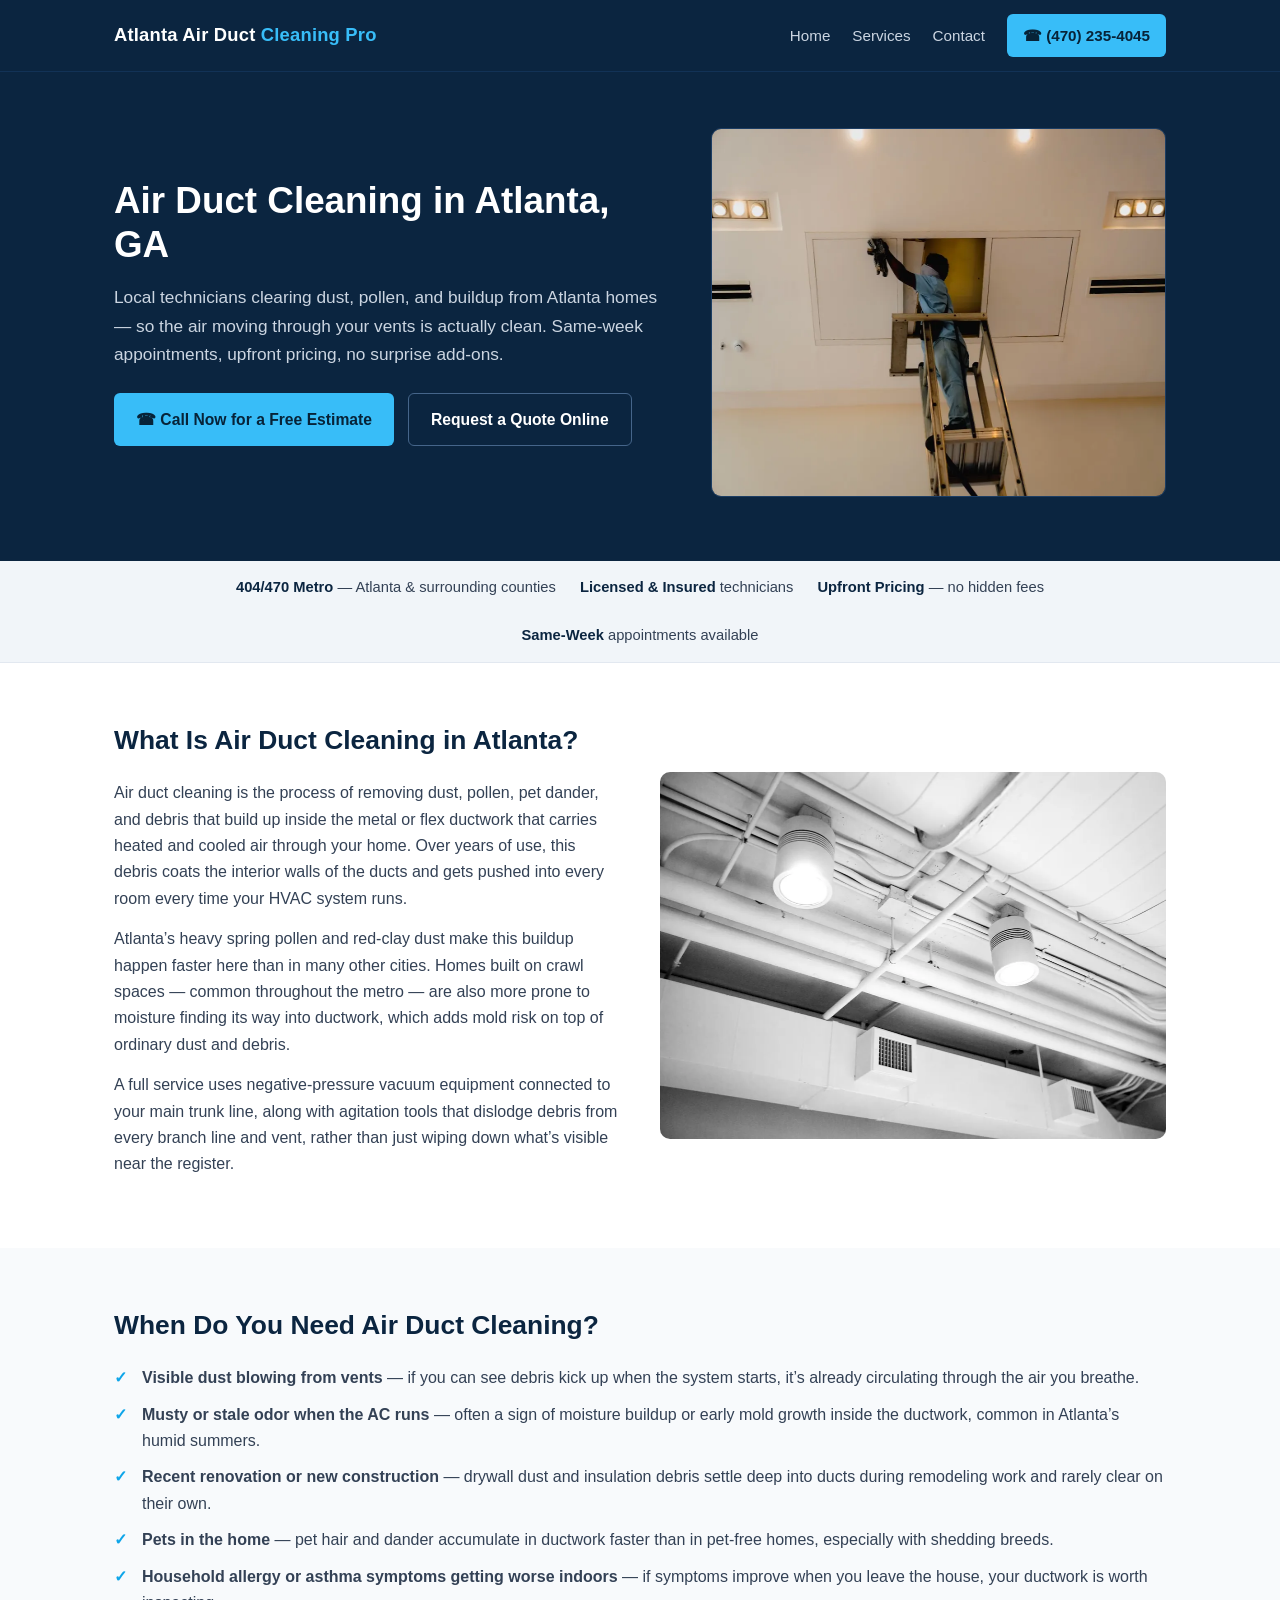
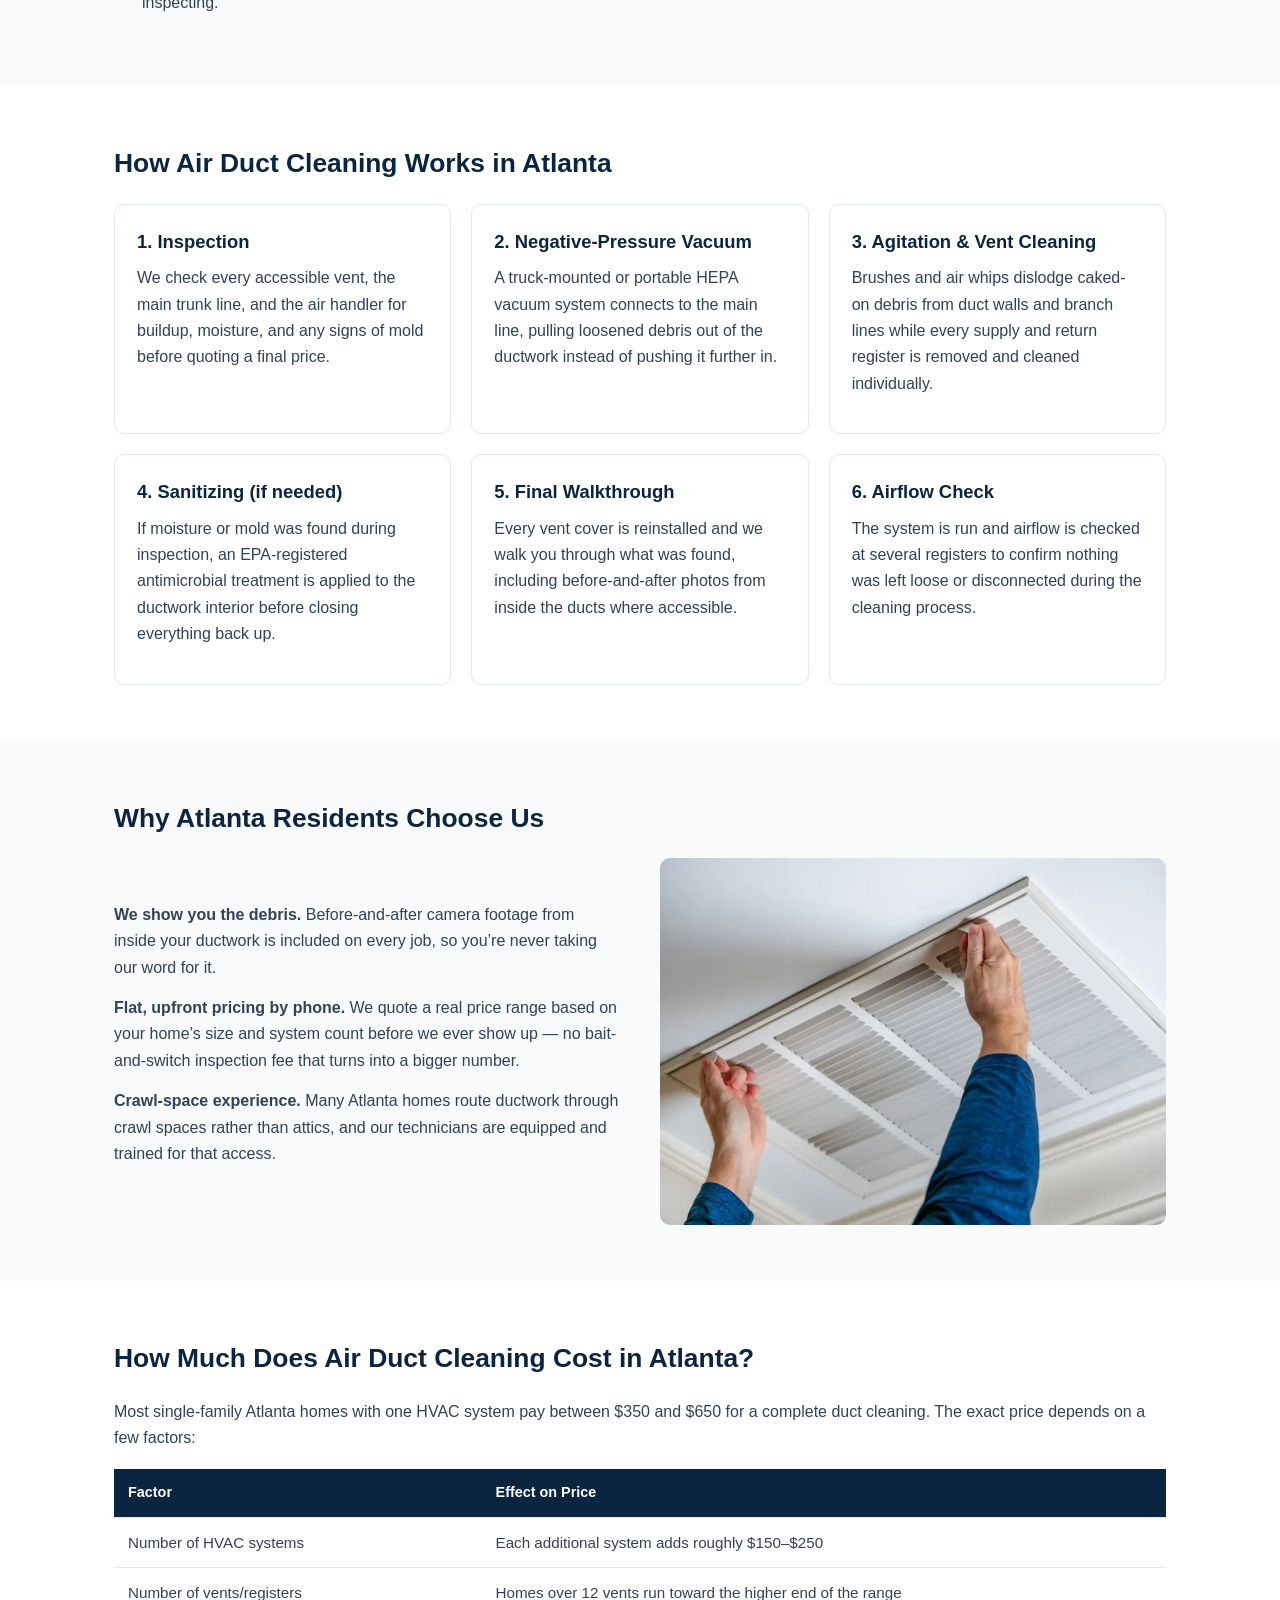
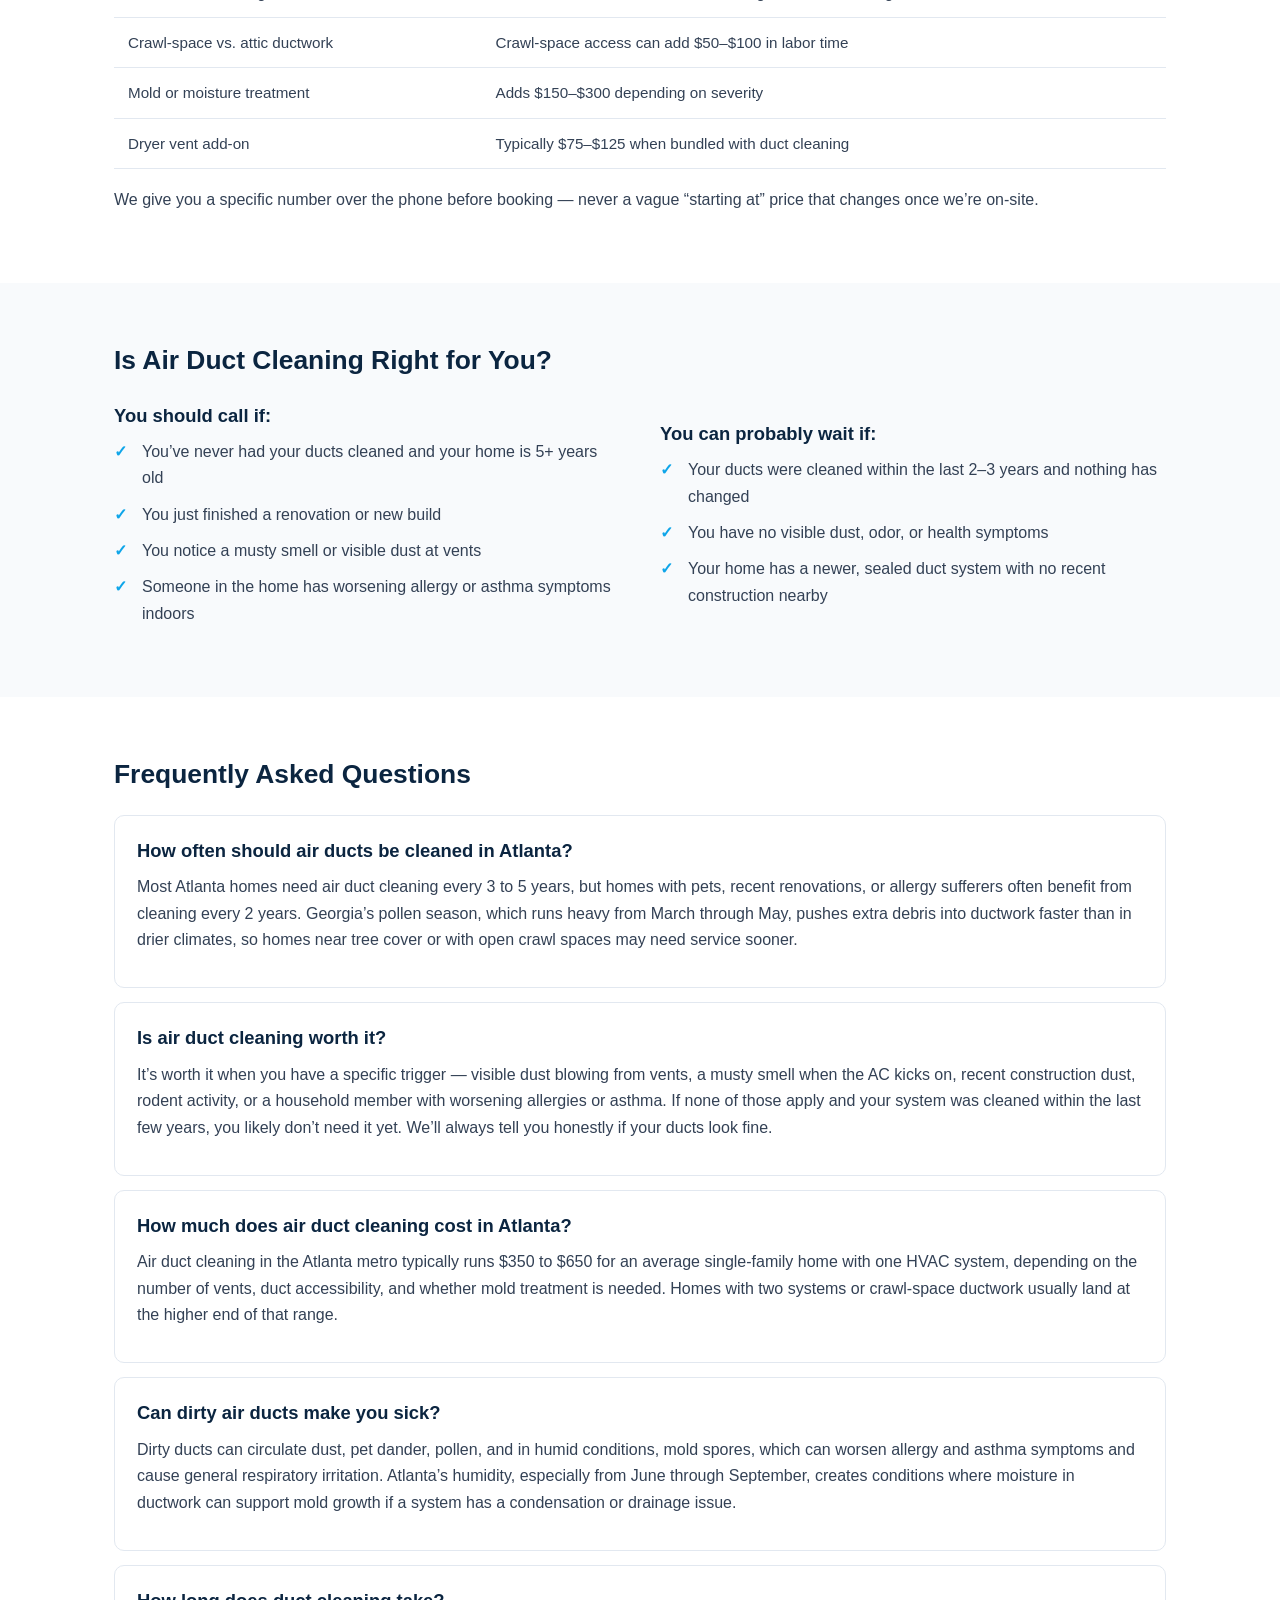
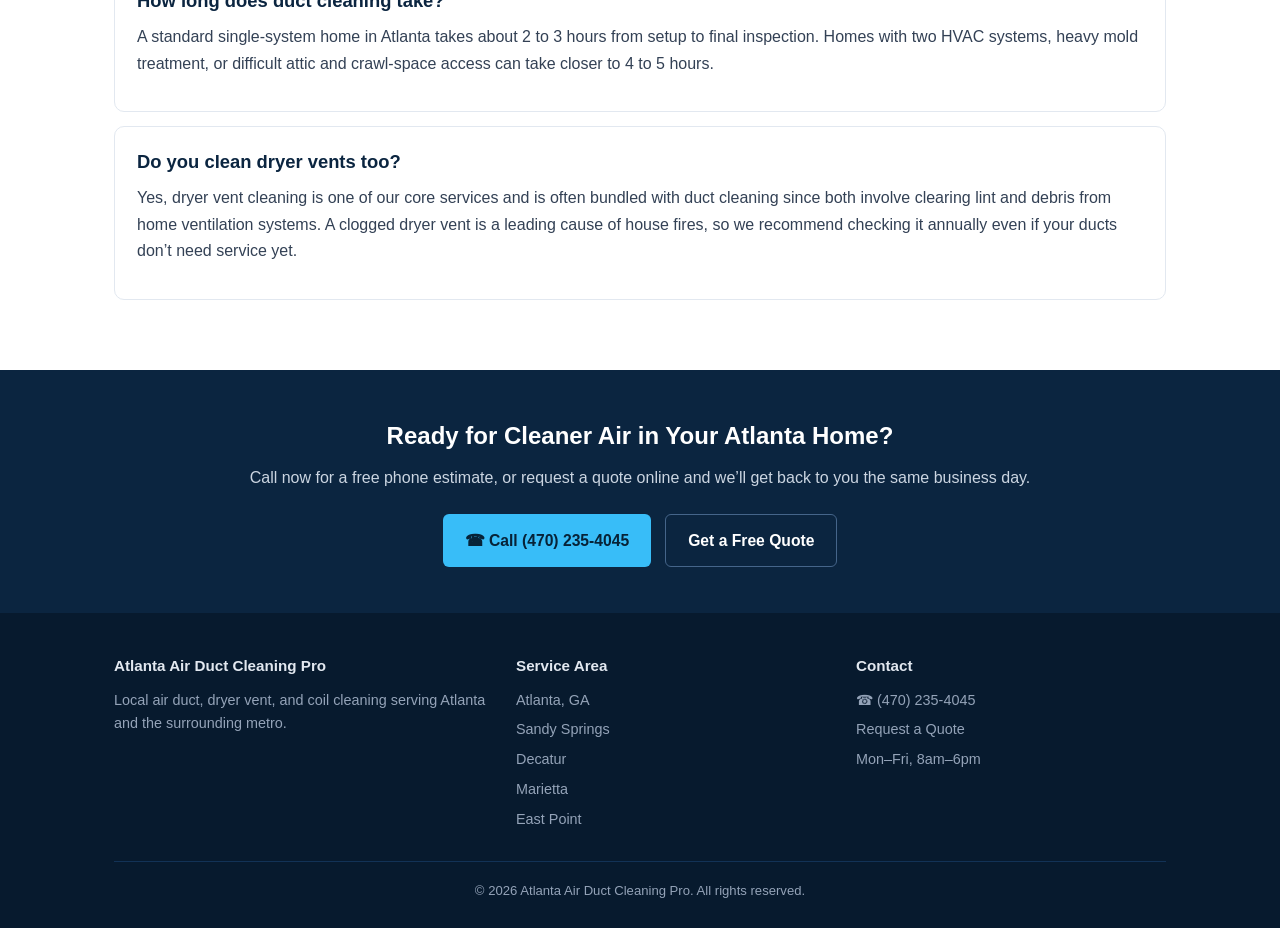
==== index.html @ 1149c563 "Initial site build" ====
<!DOCTYPE html>
<html lang="en">
<head>
<meta charset="UTF-8">
<meta name="viewport" content="width=device-width, initial-scale=1.0">
<title>Air Duct Cleaning Atlanta GA | Licensed &amp; Local</title>
<meta name="description" content="Air duct cleaning in Atlanta, GA from a local crew. Dryer vent, coil &amp; mold removal. Call (470) 235-4045 for a free quote today.">
<link rel="canonical" href="https://atlantaairductcleaningpro.com/">
<link rel="stylesheet" href="styles.css">
<script type="application/ld+json">
{
  "@context": "https://schema.org",
  "@type": "LocalBusiness",
  "name": "Atlanta Air Duct Cleaning Pro",
  "telephone": "+14702354045",
  "address": {
    "@type": "PostalAddress",
    "addressLocality": "Atlanta",
    "addressRegion": "GA",
    "addressCountry": "US"
  },
  "areaServed": "Atlanta, GA",
  "description": "Air duct cleaning in Atlanta, GA",
  "openingHours": "Mo-Fr 08:00-18:00"
}
</script>
<script type="application/ld+json">
{
  "@context": "https://schema.org",
  "@type": "FAQPage",
  "mainEntity": [
    {
      "@type": "Question",
      "name": "How often should air ducts be cleaned in Atlanta?",
      "acceptedAnswer": { "@type": "Answer", "text": "Most Atlanta homes need air duct cleaning every 3 to 5 years, but homes with pets, recent renovations, or allergy sufferers often benefit from cleaning every 2 years. Georgia&rsquo;s pollen season, which runs heavy from March through May, pushes extra debris into ductwork faster than in drier climates, so homes near tree cover or with open crawl spaces may need service sooner." }
    },
    {
      "@type": "Question",
      "name": "Is air duct cleaning worth it?",
      "acceptedAnswer": { "@type": "Answer", "text": "It&rsquo;s worth it when you have a specific trigger &mdash; visible dust blowing from vents, a musty smell when the AC kicks on, recent construction dust, rodent activity, or a household member with worsening allergies or asthma. If none of those apply and your system was cleaned within the last few years, you likely don&rsquo;t need it yet. We&rsquo;ll always tell you honestly if your ducts look fine." }
    },
    {
      "@type": "Question",
      "name": "How much does air duct cleaning cost in Atlanta?",
      "acceptedAnswer": { "@type": "Answer", "text": "Air duct cleaning in the Atlanta metro typically runs $350 to $650 for an average single-family home with one HVAC system, depending on the number of vents, duct accessibility, and whether mold treatment is needed. Homes with two systems or crawl-space ductwork usually land at the higher end of that range." }
    },
    {
      "@type": "Question",
      "name": "Can dirty air ducts make you sick?",
      "acceptedAnswer": { "@type": "Answer", "text": "Dirty ducts can circulate dust, pet dander, pollen, and in humid conditions, mold spores, which can worsen allergy and asthma symptoms and cause general respiratory irritation. Atlanta&rsquo;s humidity, especially from June through September, creates conditions where moisture in ductwork can support mold growth if a system has a condensation or drainage issue." }
    },
    {
      "@type": "Question",
      "name": "How long does duct cleaning take?",
      "acceptedAnswer": { "@type": "Answer", "text": "A standard single-system home in Atlanta takes about 2 to 3 hours from setup to final inspection. Homes with two HVAC systems, heavy mold treatment, or difficult attic and crawl-space access can take closer to 4 to 5 hours." }
    },
    {
      "@type": "Question",
      "name": "Do you clean dryer vents too?",
      "acceptedAnswer": { "@type": "Answer", "text": "Yes, dryer vent cleaning is one of our core services and is often bundled with duct cleaning since both involve clearing lint and debris from home ventilation systems. A clogged dryer vent is a leading cause of house fires, so we recommend checking it annually even if your ducts don&rsquo;t need service yet." }
    }
  ]
}
</script>
</head>
<body>

<header class="site-header">
  <div class="nav-wrap">
    <a href="/" class="brand">Atlanta Air Duct <span>Cleaning Pro</span></a>
    <nav class="main-nav">
      <a href="/" class="nav-link">Home</a>
      <a href="/services.html" class="nav-link">Services</a>
      <a href="/contact.html" class="nav-link">Contact</a>
      <a href="tel:+14702354045" class="nav-phone">&#9742; (470) 235-4045</a>
    </nav>
  </div>
</header>

<section class="hero">
  <div class="hero-grid">
    <div>
      <h1>Air Duct Cleaning in Atlanta, GA</h1>
      <p class="lead">Local technicians clearing dust, pollen, and buildup from Atlanta homes &mdash; so the air moving through your vents is actually clean. Same-week appointments, upfront pricing, no surprise add-ons.</p>
      <div class="cta-row">
        <a href="tel:+14702354045" class="btn btn-primary">&#9742; Call Now for a Free Estimate</a>
        <a href="/contact.html" class="btn btn-secondary">Request a Quote Online</a>
      </div>
    </div>
    <div class="hero-image">
      <img src="images/air-duct-cleaning-atlanta-ga.webp" alt="air duct cleaning in Atlanta" width="550" height="367">
    </div>
  </div>
</section>

<div class="trust-strip">
  <div class="container">
    <span><strong>404/470 Metro</strong> &mdash; Atlanta &amp; surrounding counties</span>
    <span><strong>Licensed &amp; Insured</strong> technicians</span>
    <span><strong>Upfront Pricing</strong> &mdash; no hidden fees</span>
    <span><strong>Same-Week</strong> appointments available</span>
  </div>
</div>

<section class="page-section">
  <div class="container two-col">
    <div>
      <h2>What Is Air Duct Cleaning in Atlanta?</h2>
      <p>Air duct cleaning is the process of removing dust, pollen, pet dander, and debris that build up inside the metal or flex ductwork that carries heated and cooled air through your home. Over years of use, this debris coats the interior walls of the ducts and gets pushed into every room every time your HVAC system runs.</p>
      <p>Atlanta&rsquo;s heavy spring pollen and red-clay dust make this buildup happen faster here than in many other cities. Homes built on crawl spaces &mdash; common throughout the metro &mdash; are also more prone to moisture finding its way into ductwork, which adds mold risk on top of ordinary dust and debris.</p>
      <p>A full service uses negative-pressure vacuum equipment connected to your main trunk line, along with agitation tools that dislodge debris from every branch line and vent, rather than just wiping down what&rsquo;s visible near the register.</p>
    </div>
    <div>
      <img src="images/ductwork-services-atlanta.webp" alt="air duct cleaning in Atlanta" width="550" height="367">
    </div>
  </div>
</section>

<section class="page-section alt">
  <div class="container">
    <h2>When Do You Need Air Duct Cleaning?</h2>
    <ul class="check-list">
      <li><strong>Visible dust blowing from vents</strong> &mdash; if you can see debris kick up when the system starts, it&rsquo;s already circulating through the air you breathe.</li>
      <li><strong>Musty or stale odor when the AC runs</strong> &mdash; often a sign of moisture buildup or early mold growth inside the ductwork, common in Atlanta&rsquo;s humid summers.</li>
      <li><strong>Recent renovation or new construction</strong> &mdash; drywall dust and insulation debris settle deep into ducts during remodeling work and rarely clear on their own.</li>
      <li><strong>Pets in the home</strong> &mdash; pet hair and dander accumulate in ductwork faster than in pet-free homes, especially with shedding breeds.</li>
      <li><strong>Household allergy or asthma symptoms getting worse indoors</strong> &mdash; if symptoms improve when you leave the house, your ductwork is worth inspecting.</li>
    </ul>
  </div>
</section>

<section class="page-section">
  <div class="container">
    <h2>How Air Duct Cleaning Works in Atlanta</h2>
    <div class="card-grid">
      <div class="card">
        <h3>1. Inspection</h3>
        <p>We check every accessible vent, the main trunk line, and the air handler for buildup, moisture, and any signs of mold before quoting a final price.</p>
      </div>
      <div class="card">
        <h3>2. Negative-Pressure Vacuum</h3>
        <p>A truck-mounted or portable HEPA vacuum system connects to the main line, pulling loosened debris out of the ductwork instead of pushing it further in.</p>
      </div>
      <div class="card">
        <h3>3. Agitation &amp; Vent Cleaning</h3>
        <p>Brushes and air whips dislodge caked-on debris from duct walls and branch lines while every supply and return register is removed and cleaned individually.</p>
      </div>
      <div class="card">
        <h3>4. Sanitizing (if needed)</h3>
        <p>If moisture or mold was found during inspection, an EPA-registered antimicrobial treatment is applied to the ductwork interior before closing everything back up.</p>
      </div>
      <div class="card">
        <h3>5. Final Walkthrough</h3>
        <p>Every vent cover is reinstalled and we walk you through what was found, including before-and-after photos from inside the ducts where accessible.</p>
      </div>
      <div class="card">
        <h3>6. Airflow Check</h3>
        <p>The system is run and airflow is checked at several registers to confirm nothing was left loose or disconnected during the cleaning process.</p>
      </div>
    </div>
  </div>
</section>

<section class="page-section alt">
  <div class="container">
    <h2>Why Atlanta Residents Choose Us</h2>
    <div class="two-col">
      <div>
        <p><strong>We show you the debris.</strong> Before-and-after camera footage from inside your ductwork is included on every job, so you&rsquo;re never taking our word for it.</p>
        <p><strong>Flat, upfront pricing by phone.</strong> We quote a real price range based on your home&rsquo;s size and system count before we ever show up &mdash; no bait-and-switch inspection fee that turns into a bigger number.</p>
        <p><strong>Crawl-space experience.</strong> Many Atlanta homes route ductwork through crawl spaces rather than attics, and our technicians are equipped and trained for that access.</p>
      </div>
      <div>
        <img src="images/hvac-vent-cleaning-atlanta.webp" alt="air duct cleaning in Atlanta" width="550" height="367">
      </div>
    </div>
  </div>
</section>

<section class="page-section">
  <div class="container">
    <h2>How Much Does Air Duct Cleaning Cost in Atlanta?</h2>
    <p>Most single-family Atlanta homes with one HVAC system pay between $350 and $650 for a complete duct cleaning. The exact price depends on a few factors:</p>
    <table class="price-table">
      <tr><th>Factor</th><th>Effect on Price</th></tr>
      <tr><td>Number of HVAC systems</td><td>Each additional system adds roughly $150&ndash;$250</td></tr>
      <tr><td>Number of vents/registers</td><td>Homes over 12 vents run toward the higher end of the range</td></tr>
      <tr><td>Crawl-space vs. attic ductwork</td><td>Crawl-space access can add $50&ndash;$100 in labor time</td></tr>
      <tr><td>Mold or moisture treatment</td><td>Adds $150&ndash;$300 depending on severity</td></tr>
      <tr><td>Dryer vent add-on</td><td>Typically $75&ndash;$125 when bundled with duct cleaning</td></tr>
    </table>
    <p>We give you a specific number over the phone before booking &mdash; never a vague &ldquo;starting at&rdquo; price that changes once we&rsquo;re on-site.</p>
  </div>
</section>

<section class="page-section alt">
  <div class="container">
    <h2>Is Air Duct Cleaning Right for You?</h2>
    <div class="two-col">
      <div>
        <h3>You should call if:</h3>
        <ul class="check-list">
          <li>You&rsquo;ve never had your ducts cleaned and your home is 5+ years old</li>
          <li>You just finished a renovation or new build</li>
          <li>You notice a musty smell or visible dust at vents</li>
          <li>Someone in the home has worsening allergy or asthma symptoms indoors</li>
        </ul>
      </div>
      <div>
        <h3>You can probably wait if:</h3>
        <ul class="check-list">
          <li>Your ducts were cleaned within the last 2&ndash;3 years and nothing has changed</li>
          <li>You have no visible dust, odor, or health symptoms</li>
          <li>Your home has a newer, sealed duct system with no recent construction nearby</li>
        </ul>
      </div>
    </div>
  </div>
</section>

<section class="page-section">
  <div class="container">
    <h2>Frequently Asked Questions</h2>

    <div class="faq-item">
      <h3>How often should air ducts be cleaned in Atlanta?</h3>
      <p>Most Atlanta homes need air duct cleaning every 3 to 5 years, but homes with pets, recent renovations, or allergy sufferers often benefit from cleaning every 2 years. Georgia&rsquo;s pollen season, which runs heavy from March through May, pushes extra debris into ductwork faster than in drier climates, so homes near tree cover or with open crawl spaces may need service sooner.</p>
    </div>
    <div class="faq-item">
      <h3>Is air duct cleaning worth it?</h3>
      <p>It&rsquo;s worth it when you have a specific trigger &mdash; visible dust blowing from vents, a musty smell when the AC kicks on, recent construction dust, rodent activity, or a household member with worsening allergies or asthma. If none of those apply and your system was cleaned within the last few years, you likely don&rsquo;t need it yet. We&rsquo;ll always tell you honestly if your ducts look fine.</p>
    </div>
    <div class="faq-item">
      <h3>How much does air duct cleaning cost in Atlanta?</h3>
      <p>Air duct cleaning in the Atlanta metro typically runs $350 to $650 for an average single-family home with one HVAC system, depending on the number of vents, duct accessibility, and whether mold treatment is needed. Homes with two systems or crawl-space ductwork usually land at the higher end of that range.</p>
    </div>
    <div class="faq-item">
      <h3>Can dirty air ducts make you sick?</h3>
      <p>Dirty ducts can circulate dust, pet dander, pollen, and in humid conditions, mold spores, which can worsen allergy and asthma symptoms and cause general respiratory irritation. Atlanta&rsquo;s humidity, especially from June through September, creates conditions where moisture in ductwork can support mold growth if a system has a condensation or drainage issue.</p>
    </div>
    <div class="faq-item">
      <h3>How long does duct cleaning take?</h3>
      <p>A standard single-system home in Atlanta takes about 2 to 3 hours from setup to final inspection. Homes with two HVAC systems, heavy mold treatment, or difficult attic and crawl-space access can take closer to 4 to 5 hours.</p>
    </div>
    <div class="faq-item">
      <h3>Do you clean dryer vents too?</h3>
      <p>Yes, dryer vent cleaning is one of our core services and is often bundled with duct cleaning since both involve clearing lint and debris from home ventilation systems. A clogged dryer vent is a leading cause of house fires, so we recommend checking it annually even if your ducts don&rsquo;t need service yet.</p>
    </div>
  </div>
</section>

<section class="cta-band">
  <div class="container">
    <h2>Ready for Cleaner Air in Your Atlanta Home?</h2>
    <p>Call now for a free phone estimate, or request a quote online and we&rsquo;ll get back to you the same business day.</p>
    <div class="cta-row" style="justify-content:center;">
      <a href="tel:+14702354045" class="btn btn-primary">&#9742; Call (470) 235-4045</a>
      <a href="/contact.html" class="btn btn-secondary">Get a Free Quote</a>
    </div>
  </div>
</section>

<footer class="site-footer">
  <div class="container">
    <div class="footer-grid">
      <div>
        <h4>Atlanta Air Duct Cleaning Pro</h4>
        <p>Local air duct, dryer vent, and coil cleaning serving Atlanta and the surrounding metro.</p>
      </div>
      <div>
        <h4>Service Area</h4>
        <ul>
          <li>Atlanta, GA</li>
          <li>Sandy Springs</li>
          <li>Decatur</li>
          <li>Marietta</li>
          <li>East Point</li>
        </ul>
      </div>
      <div>
        <h4>Contact</h4>
        <ul>
          <li><a href="tel:+14702354045">&#9742; (470) 235-4045</a></li>
          <li><a href="/contact.html">Request a Quote</a></li>
          <li>Mon&ndash;Fri, 8am&ndash;6pm</li>
        </ul>
      </div>
    </div>
    <div class="footer-bottom">
      &copy; 2026 Atlanta Air Duct Cleaning Pro. All rights reserved.
    </div>
  </div>
</footer>

</body>
</html>
---- styles.css ----
/* Atlanta Air Duct Cleaning Pro — site styles */

* {
  box-sizing: border-box;
  margin: 0;
  padding: 0;
}

html {
  scroll-behavior: smooth;
}

body {
  font-family: -apple-system, BlinkMacSystemFont, "Segoe UI", Roboto, Helvetica, Arial, sans-serif;
  color: #1e293b;
  line-height: 1.65;
  background: #ffffff;
}

img {
  max-width: 100%;
  display: block;
}

a {
  color: #2563eb;
}

.container {
  max-width: 1100px;
  margin: 0 auto;
  padding: 0 24px;
}

/* Header / Nav */
header.site-header {
  position: sticky;
  top: 0;
  z-index: 50;
  background: #0b2540;
  border-bottom: 1px solid #123256;
}

.nav-wrap {
  max-width: 1100px;
  margin: 0 auto;
  padding: 14px 24px;
  display: flex;
  align-items: center;
  justify-content: space-between;
  gap: 16px;
}

.brand {
  color: #ffffff;
  font-weight: 700;
  font-size: 1.15rem;
  text-decoration: none;
  letter-spacing: 0.2px;
}

.brand span {
  color: #38bdf8;
}

nav.main-nav {
  display: flex;
  align-items: center;
  gap: 22px;
}

nav.main-nav a.nav-link {
  color: #cbd5e1;
  text-decoration: none;
  font-size: 0.95rem;
  font-weight: 500;
}

nav.main-nav a.nav-link:hover {
  color: #ffffff;
}

.nav-phone {
  display: inline-flex;
  align-items: center;
  gap: 8px;
  background: #38bdf8;
  color: #072338;
  font-weight: 700;
  padding: 9px 16px;
  border-radius: 6px;
  text-decoration: none;
  font-size: 0.95rem;
  white-space: nowrap;
}

.nav-phone:hover {
  background: #0ea5e9;
}

/* Mobile nav */
.nav-toggle {
  display: none;
}

@media (max-width: 760px) {
  nav.main-nav .nav-link {
    display: none;
  }
  .nav-wrap {
    flex-wrap: wrap;
  }
}

/* Hero */
.hero {
  position: relative;
  background: #0b2540;
  color: #ffffff;
  overflow: hidden;
}

.hero-grid {
  max-width: 1100px;
  margin: 0 auto;
  padding: 56px 24px 64px;
  display: grid;
  grid-template-columns: 1.1fr 0.9fr;
  gap: 40px;
  align-items: center;
}

@media (max-width: 800px) {
  .hero-grid {
    grid-template-columns: 1fr;
    padding: 36px 20px 40px;
  }
}

.hero h1 {
  font-size: 2.3rem;
  line-height: 1.2;
  margin-bottom: 16px;
  color: #ffffff;
}

.hero p.lead {
  font-size: 1.08rem;
  color: #cbd5e1;
  margin-bottom: 24px;
}

.hero-image {
  border-radius: 10px;
  overflow: hidden;
  border: 1px solid #1c3d63;
}

.cta-row {
  display: flex;
  flex-wrap: wrap;
  gap: 14px;
}

.btn {
  display: inline-flex;
  align-items: center;
  gap: 8px;
  padding: 13px 22px;
  border-radius: 6px;
  text-decoration: none;
  font-weight: 700;
  font-size: 0.98rem;
}

.btn-primary {
  background: #38bdf8;
  color: #072338;
}

.btn-primary:hover {
  background: #0ea5e9;
}

.btn-secondary {
  background: transparent;
  color: #ffffff;
  border: 1.5px solid #45658a;
}

.btn-secondary:hover {
  border-color: #38bdf8;
}

.trust-strip {
  background: #f1f5f9;
  border-bottom: 1px solid #e2e8f0;
  padding: 14px 0;
}

.trust-strip .container {
  display: flex;
  flex-wrap: wrap;
  gap: 24px;
  justify-content: center;
  font-size: 0.92rem;
  color: #334155;
  text-align: center;
}

.trust-strip strong {
  color: #0b2540;
}

/* Sections */
section.page-section {
  padding: 56px 0;
}

section.page-section.alt {
  background: #f8fafc;
}

section.page-section h2 {
  font-size: 1.65rem;
  color: #0b2540;
  margin-bottom: 18px;
}

section.page-section h3 {
  font-size: 1.15rem;
  color: #0b2540;
  margin-bottom: 8px;
}

section.page-section p {
  margin-bottom: 14px;
  color: #334155;
}

.two-col {
  display: grid;
  grid-template-columns: 1fr 1fr;
  gap: 40px;
  align-items: center;
}

@media (max-width: 800px) {
  .two-col {
    grid-template-columns: 1fr;
  }
}

.two-col img {
  border-radius: 10px;
}

ul.check-list {
  list-style: none;
  margin: 0 0 14px 0;
}

ul.check-list li {
  padding-left: 28px;
  position: relative;
  margin-bottom: 10px;
  color: #334155;
}

ul.check-list li::before {
  content: "\2713";
  position: absolute;
  left: 0;
  top: 0;
  color: #0ea5e9;
  font-weight: 700;
}

.card-grid {
  display: grid;
  grid-template-columns: repeat(3, 1fr);
  gap: 20px;
}

@media (max-width: 800px) {
  .card-grid {
    grid-template-columns: 1fr;
  }
}

.card {
  background: #ffffff;
  border: 1px solid #e2e8f0;
  border-radius: 10px;
  padding: 22px;
}

.card h3 {
  margin-bottom: 8px;
}

.price-table {
  width: 100%;
  border-collapse: collapse;
  margin: 18px 0;
}

.price-table th,
.price-table td {
  text-align: left;
  padding: 12px 14px;
  border-bottom: 1px solid #e2e8f0;
}

.price-table th {
  background: #0b2540;
  color: #ffffff;
  font-size: 0.9rem;
}

.price-table td {
  font-size: 0.95rem;
  color: #334155;
}

/* FAQ */
.faq-item {
  background: #ffffff;
  border: 1px solid #e2e8f0;
  border-radius: 10px;
  padding: 20px 22px;
  margin-bottom: 14px;
}

.faq-item h3 {
  color: #0b2540;
  margin-bottom: 8px;
  font-size: 1.05rem;
}

.faq-item p {
  margin-bottom: 0;
}

/* Services list */
.service-block {
  border-bottom: 1px solid #e2e8f0;
  padding: 34px 0;
}

.service-block:first-of-type {
  padding-top: 0;
}

.service-block:last-of-type {
  border-bottom: none;
}

.service-block h2 {
  margin-bottom: 12px;
}

/* Contact page */
.contact-grid {
  display: grid;
  grid-template-columns: 1fr 1fr;
  gap: 44px;
}

@media (max-width: 800px) {
  .contact-grid {
    grid-template-columns: 1fr;
  }
}

.info-box {
  background: #f8fafc;
  border: 1px solid #e2e8f0;
  border-radius: 10px;
  padding: 24px;
  margin-bottom: 18px;
}

.info-box h3 {
  color: #0b2540;
  margin-bottom: 6px;
}

form.lead-form {
  background: #ffffff;
  border: 1px solid #e2e8f0;
  border-radius: 10px;
  padding: 26px;
}

form.lead-form label {
  display: block;
  font-size: 0.9rem;
  font-weight: 600;
  color: #0b2540;
  margin-bottom: 6px;
  margin-top: 14px;
}

form.lead-form label:first-child {
  margin-top: 0;
}

form.lead-form input,
form.lead-form textarea,
form.lead-form select {
  width: 100%;
  padding: 11px 12px;
  border: 1px solid #cbd5e1;
  border-radius: 6px;
  font-size: 0.95rem;
  font-family: inherit;
}

form.lead-form textarea {
  min-height: 110px;
  resize: vertical;
}

form.lead-form button {
  margin-top: 20px;
  width: 100%;
  background: #0b2540;
  color: #ffffff;
  border: none;
  padding: 14px;
  border-radius: 6px;
  font-weight: 700;
  font-size: 1rem;
  cursor: pointer;
}

form.lead-form button:hover {
  background: #123256;
}

/* Bottom CTA band */
.cta-band {
  background: #0b2540;
  color: #ffffff;
  padding: 46px 0;
  text-align: center;
}

.cta-band h2 {
  color: #ffffff;
  margin-bottom: 10px;
}

.cta-band p {
  color: #cbd5e1;
  margin-bottom: 22px;
}

/* Footer */
footer.site-footer {
  background: #071a2e;
  color: #94a3b8;
  padding: 40px 0 26px;
  font-size: 0.9rem;
}

.footer-grid {
  display: grid;
  grid-template-columns: 1.2fr 1fr 1fr;
  gap: 30px;
  margin-bottom: 24px;
}

@media (max-width: 760px) {
  .footer-grid {
    grid-template-columns: 1fr;
  }
}

footer.site-footer h4 {
  color: #e2e8f0;
  margin-bottom: 10px;
  font-size: 0.95rem;
}

footer.site-footer a {
  color: #94a3b8;
  text-decoration: none;
}

footer.site-footer a:hover {
  color: #ffffff;
}

footer.site-footer ul {
  list-style: none;
}

footer.site-footer ul li {
  margin-bottom: 6px;
}

.footer-bottom {
  border-top: 1px solid #123256;
  padding-top: 18px;
  text-align: center;
  font-size: 0.82rem;
}

/* Breadcrumb-ish page intro for service pages */
.page-hero {
  background: #0b2540;
  color: #ffffff;
  padding: 42px 0;
}

.page-hero h1 {
  color: #ffffff;
  font-size: 2rem;
  margin-bottom: 10px;
}

.page-hero p {
  color: #cbd5e1;
  max-width: 700px;
}

.compare-grid {
  display: grid;
  grid-template-columns: 1fr 1fr;
  gap: 20px;
}

@media (max-width: 800px) {
  .compare-grid {
    grid-template-columns: 1fr;
  }
}

.compare-grid .card h3 {
  color: #0b2540;
}
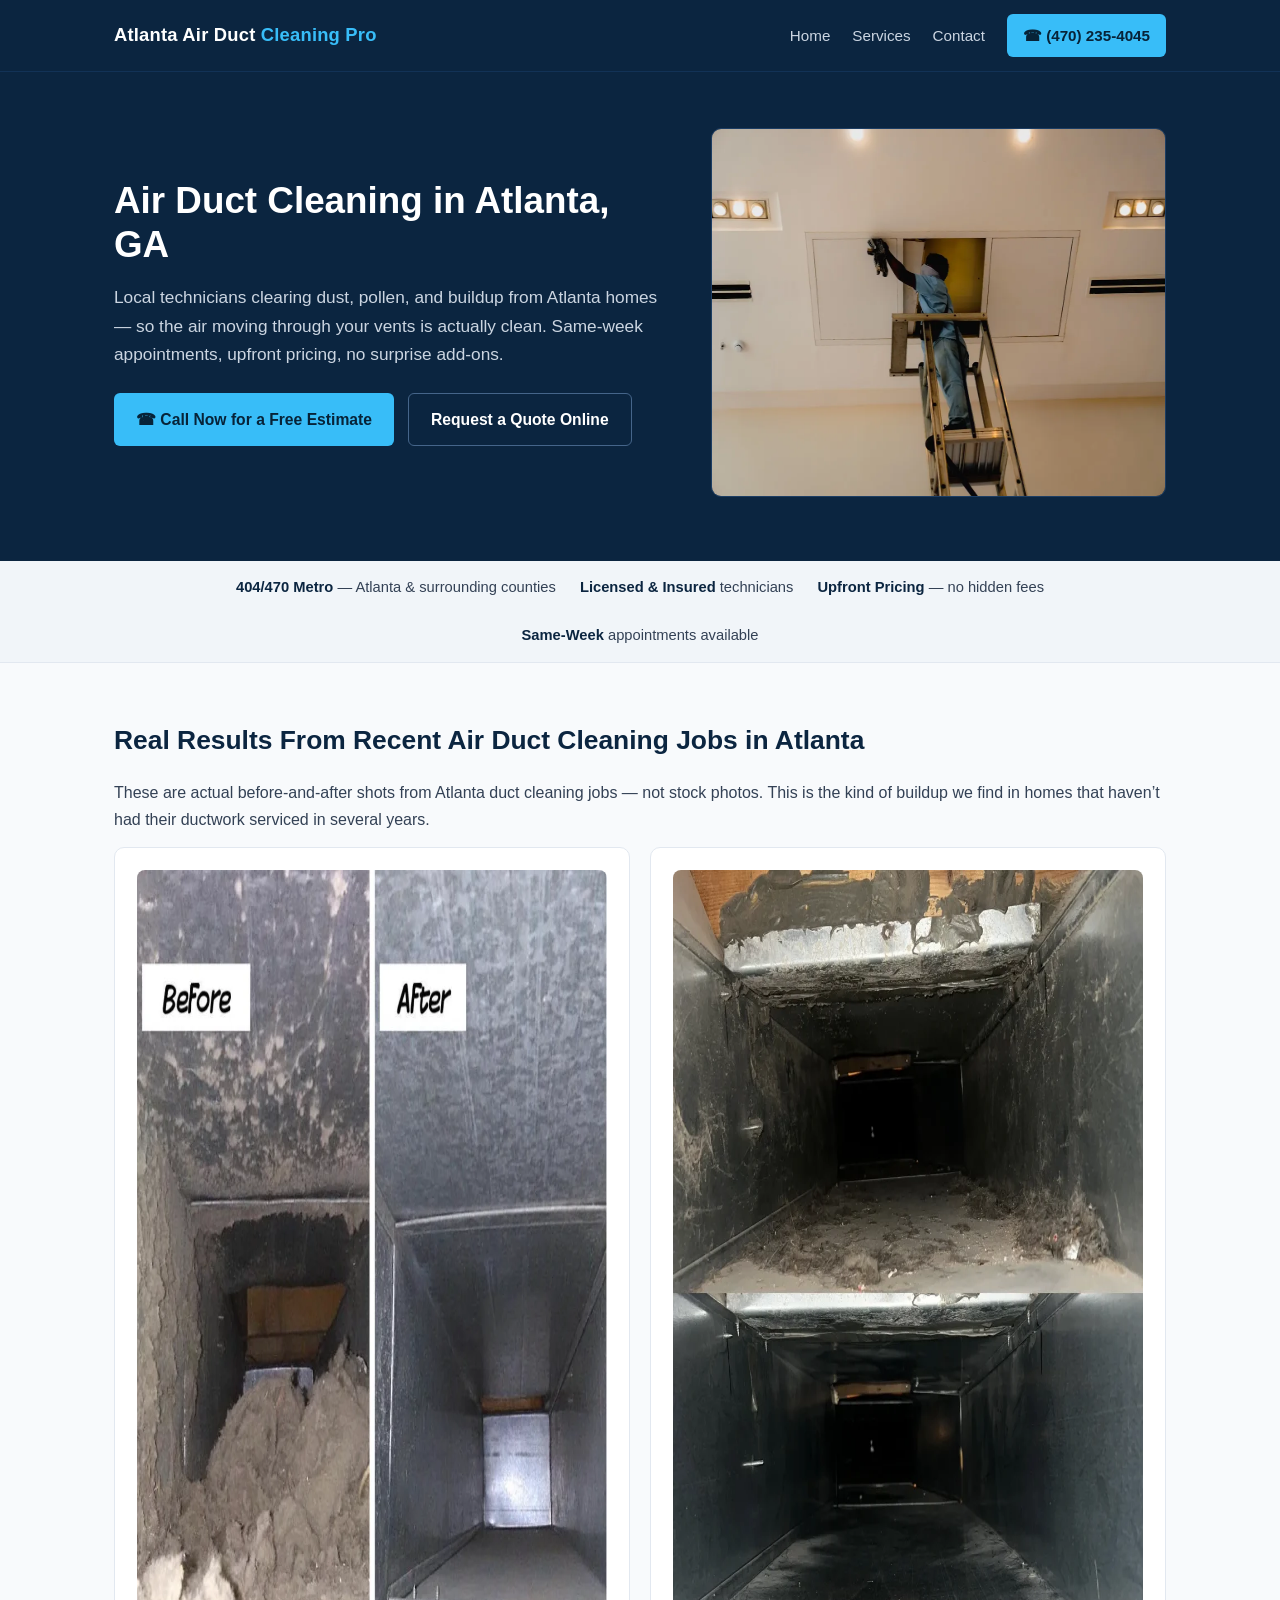
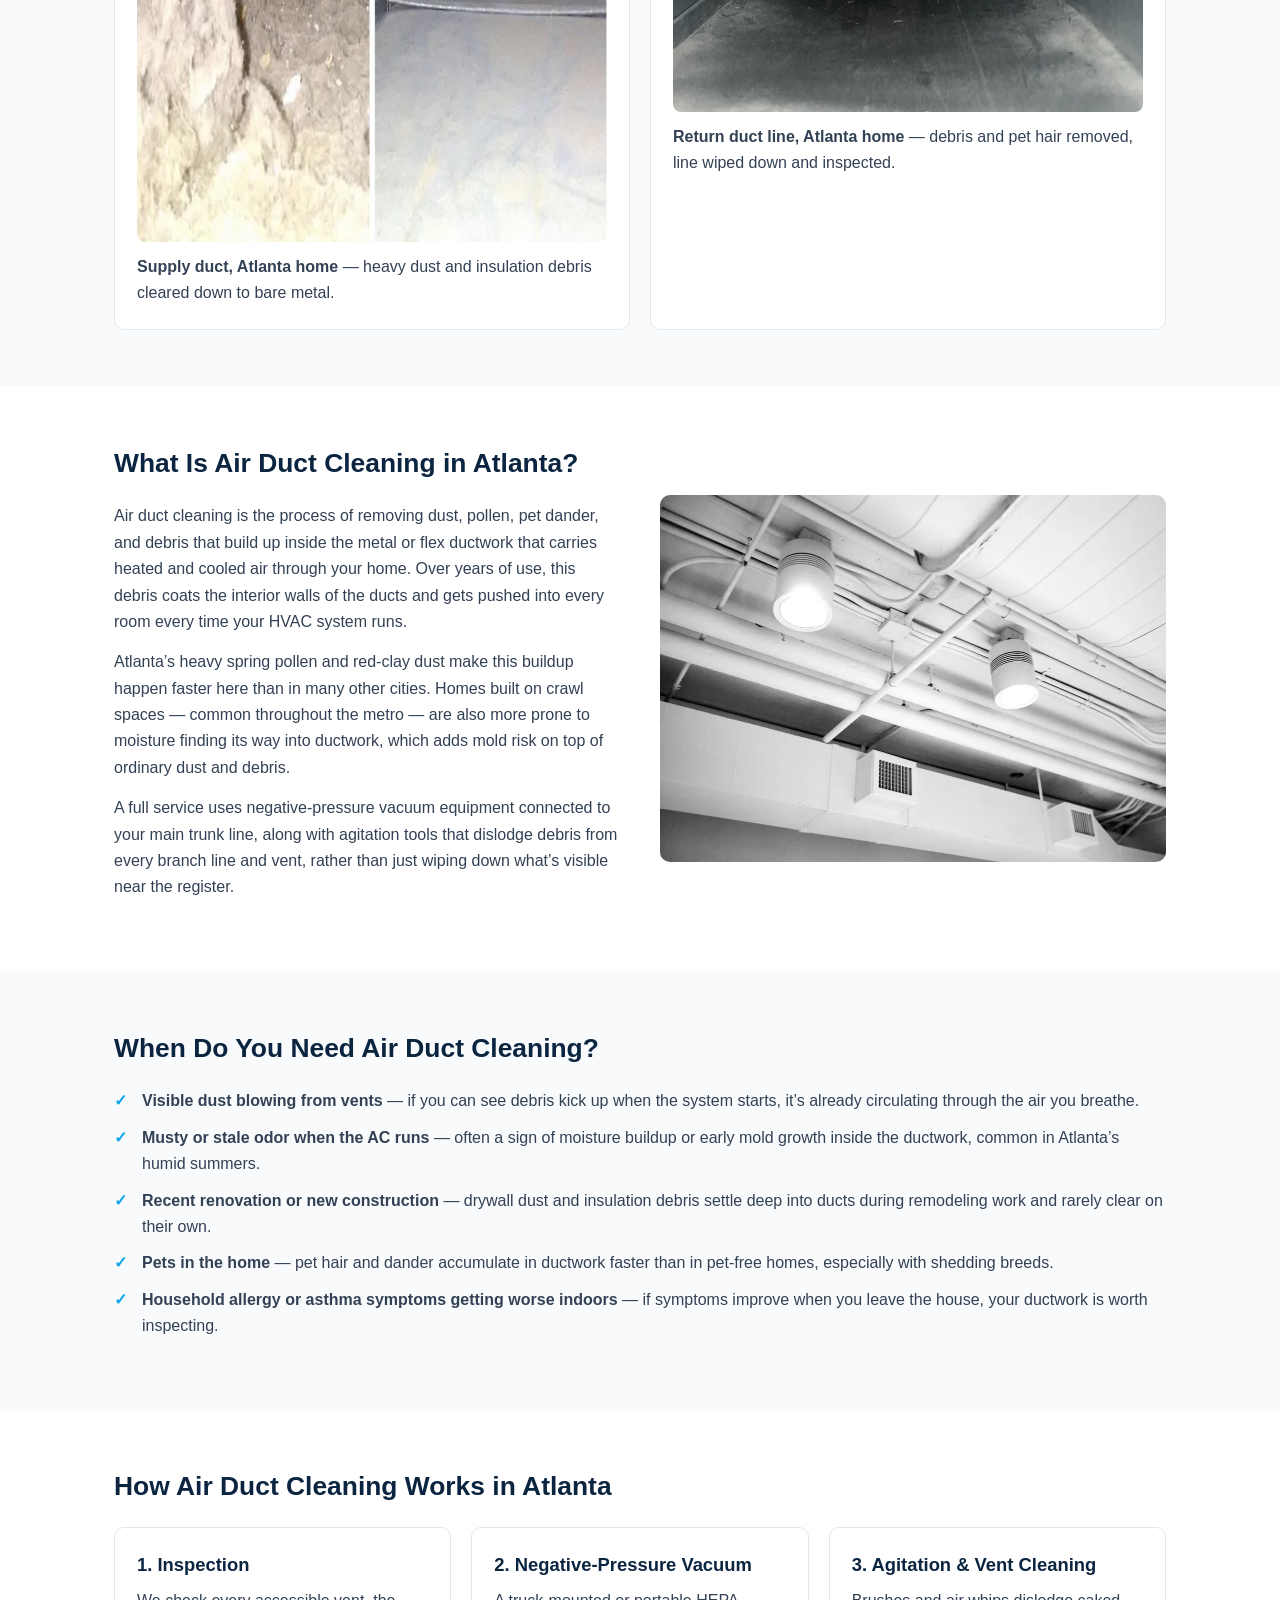
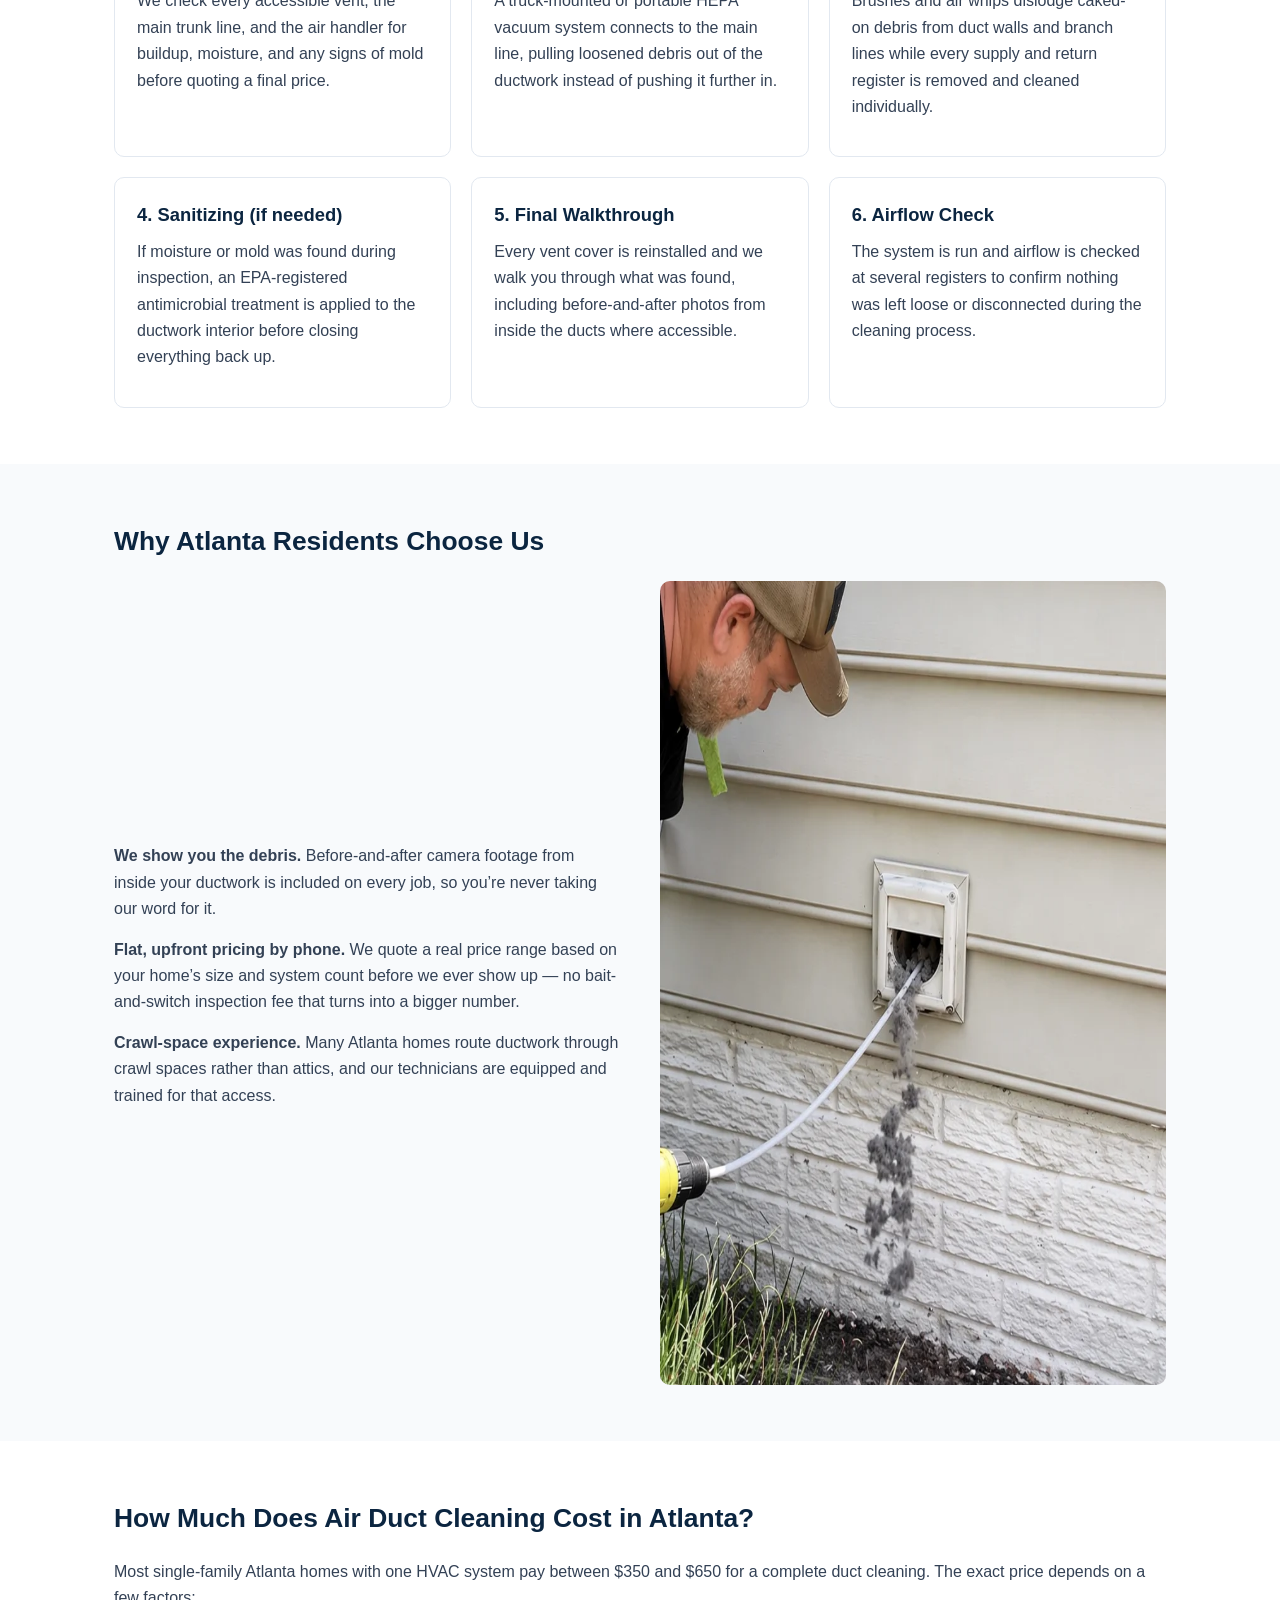
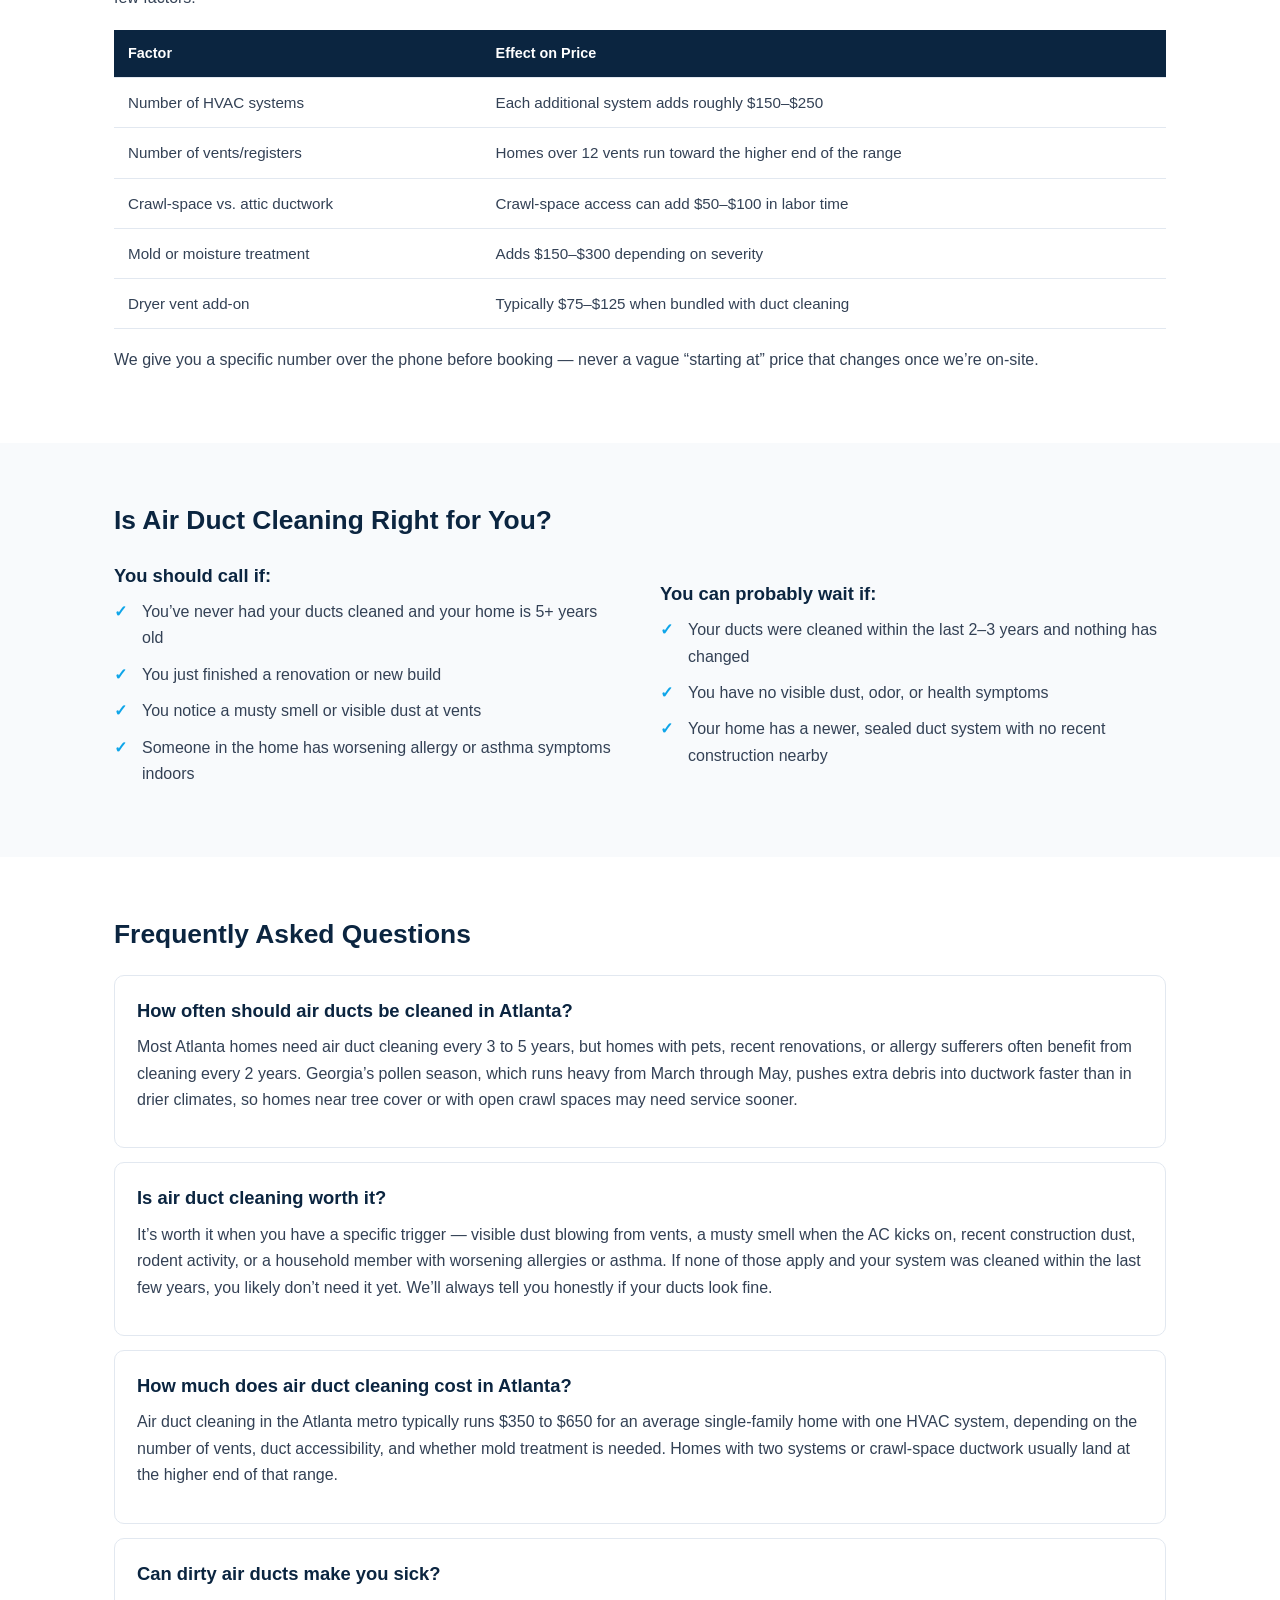
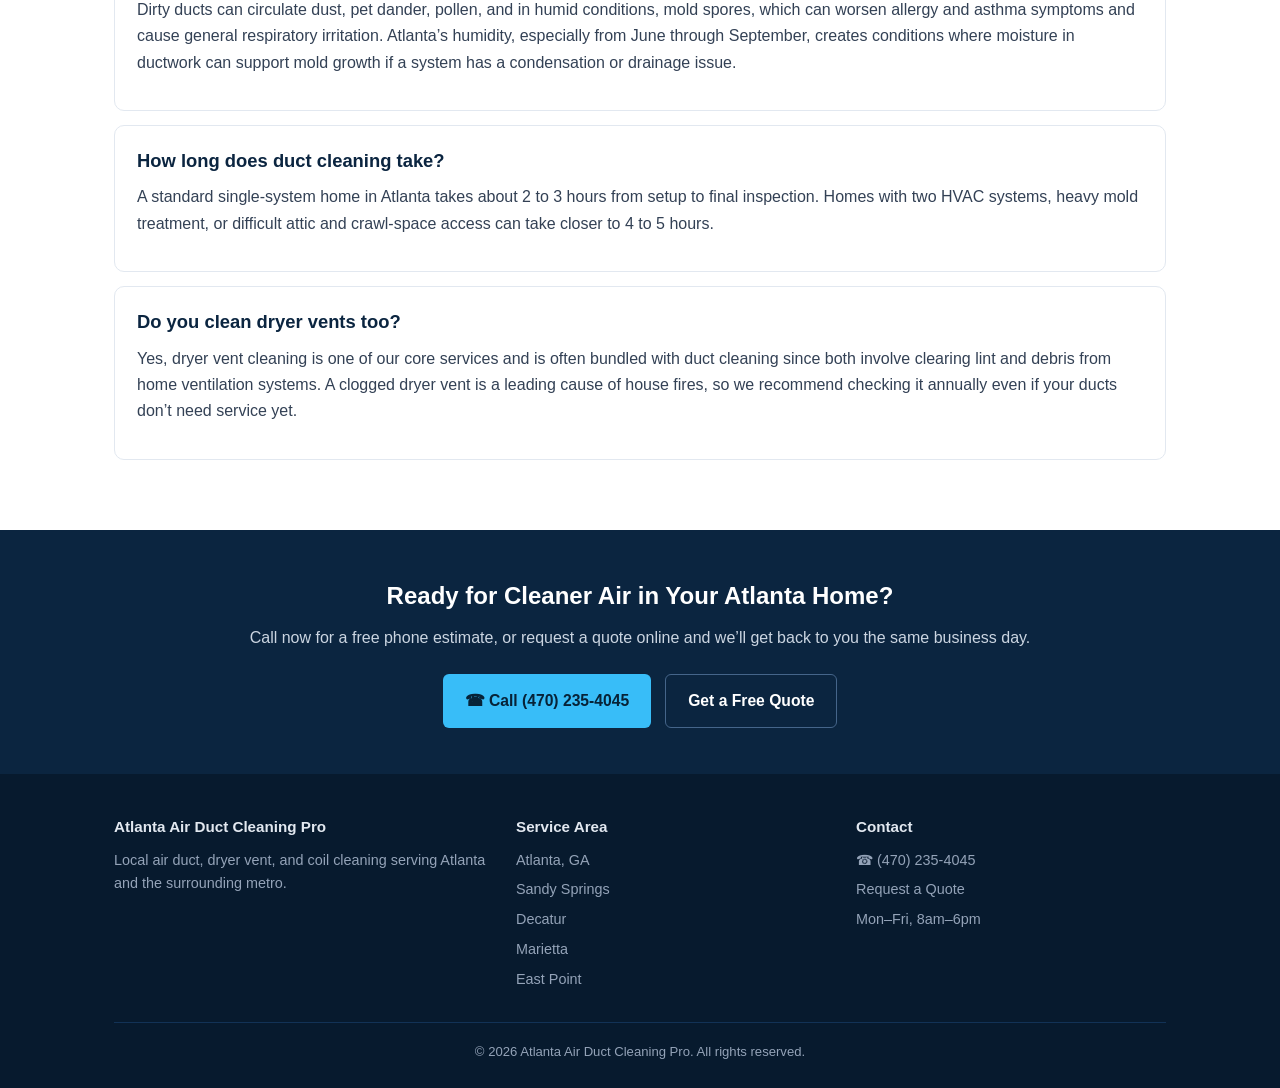
==== commit 751918ed: "Add real before/after job photos to home page" ====
--- a/index.html
+++ b/index.html
@@ -102,6 +102,23 @@
   </div>
 </div>
 
+<section class="page-section alt">
+  <div class="container">
+    <h2>Real Results From Recent Air Duct Cleaning Jobs in Atlanta</h2>
+    <p>These are actual before-and-after shots from Atlanta duct cleaning jobs &mdash; not stock photos. This is the kind of buildup we find in homes that haven&rsquo;t had their ductwork serviced in several years.</p>
+    <div class="compare-grid">
+      <div class="card">
+        <img src="images/duct-cleaning-before-after-atlanta.webp" alt="before and after air duct cleaning in Atlanta" width="978" height="972" style="border-radius:8px;margin-bottom:12px;">
+        <p style="margin-bottom:0;"><strong>Supply duct, Atlanta home</strong> &mdash; heavy dust and insulation debris cleared down to bare metal.</p>
+      </div>
+      <div class="card">
+        <img src="images/duct-cleaning-before-after-atlanta-2.webp" alt="before and after duct cleaning results in Atlanta" width="844" height="842" style="border-radius:8px;margin-bottom:12px;">
+        <p style="margin-bottom:0;"><strong>Return duct line, Atlanta home</strong> &mdash; debris and pet hair removed, line wiped down and inspected.</p>
+      </div>
+    </div>
+  </div>
+</section>
+
 <section class="page-section">
   <div class="container two-col">
     <div>
@@ -171,7 +188,7 @@
         <p><strong>Crawl-space experience.</strong> Many Atlanta homes route ductwork through crawl spaces rather than attics, and our technicians are equipped and trained for that access.</p>
       </div>
       <div>
-        <img src="images/hvac-vent-cleaning-atlanta.webp" alt="air duct cleaning in Atlanta" width="550" height="367">
+        <img src="images/dryer-vent-cleaning-technician-atlanta.webp" alt="dryer vent cleaning in Atlanta" width="802" height="804">
       </div>
     </div>
   </div>
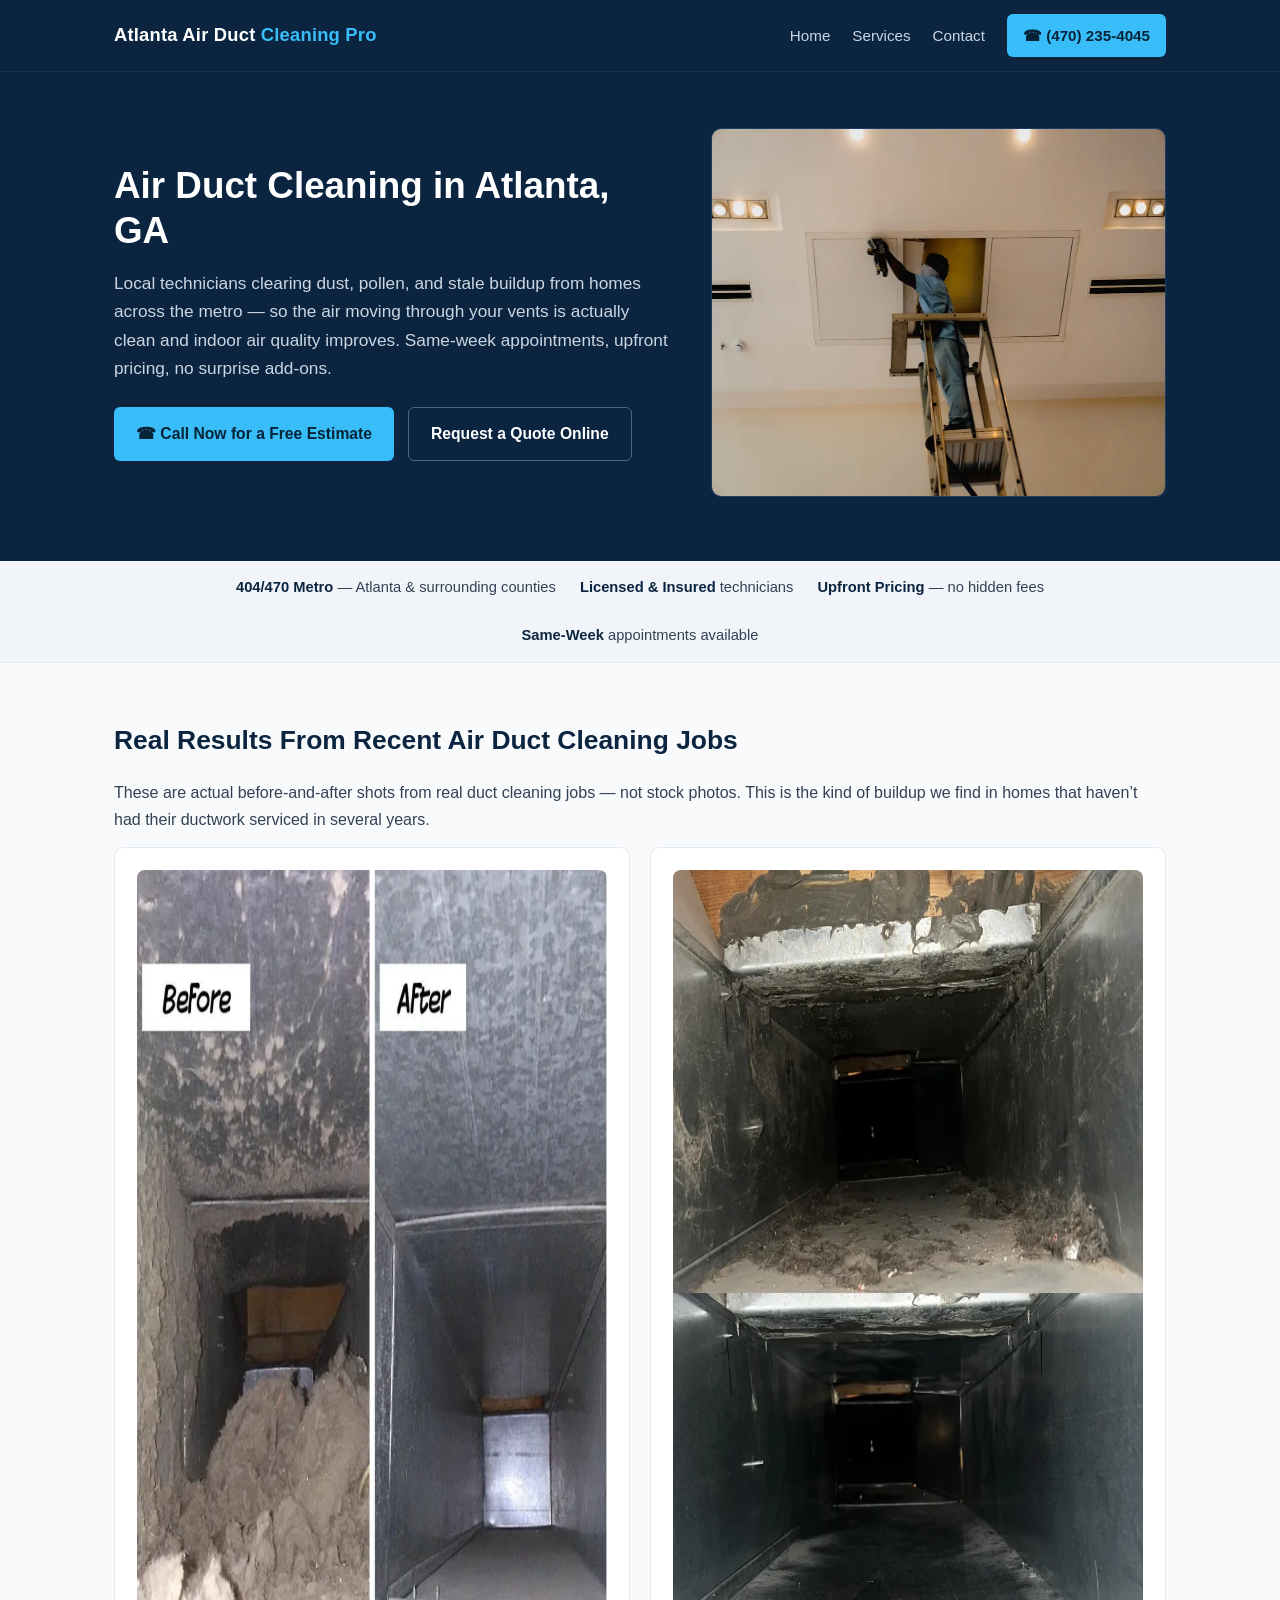
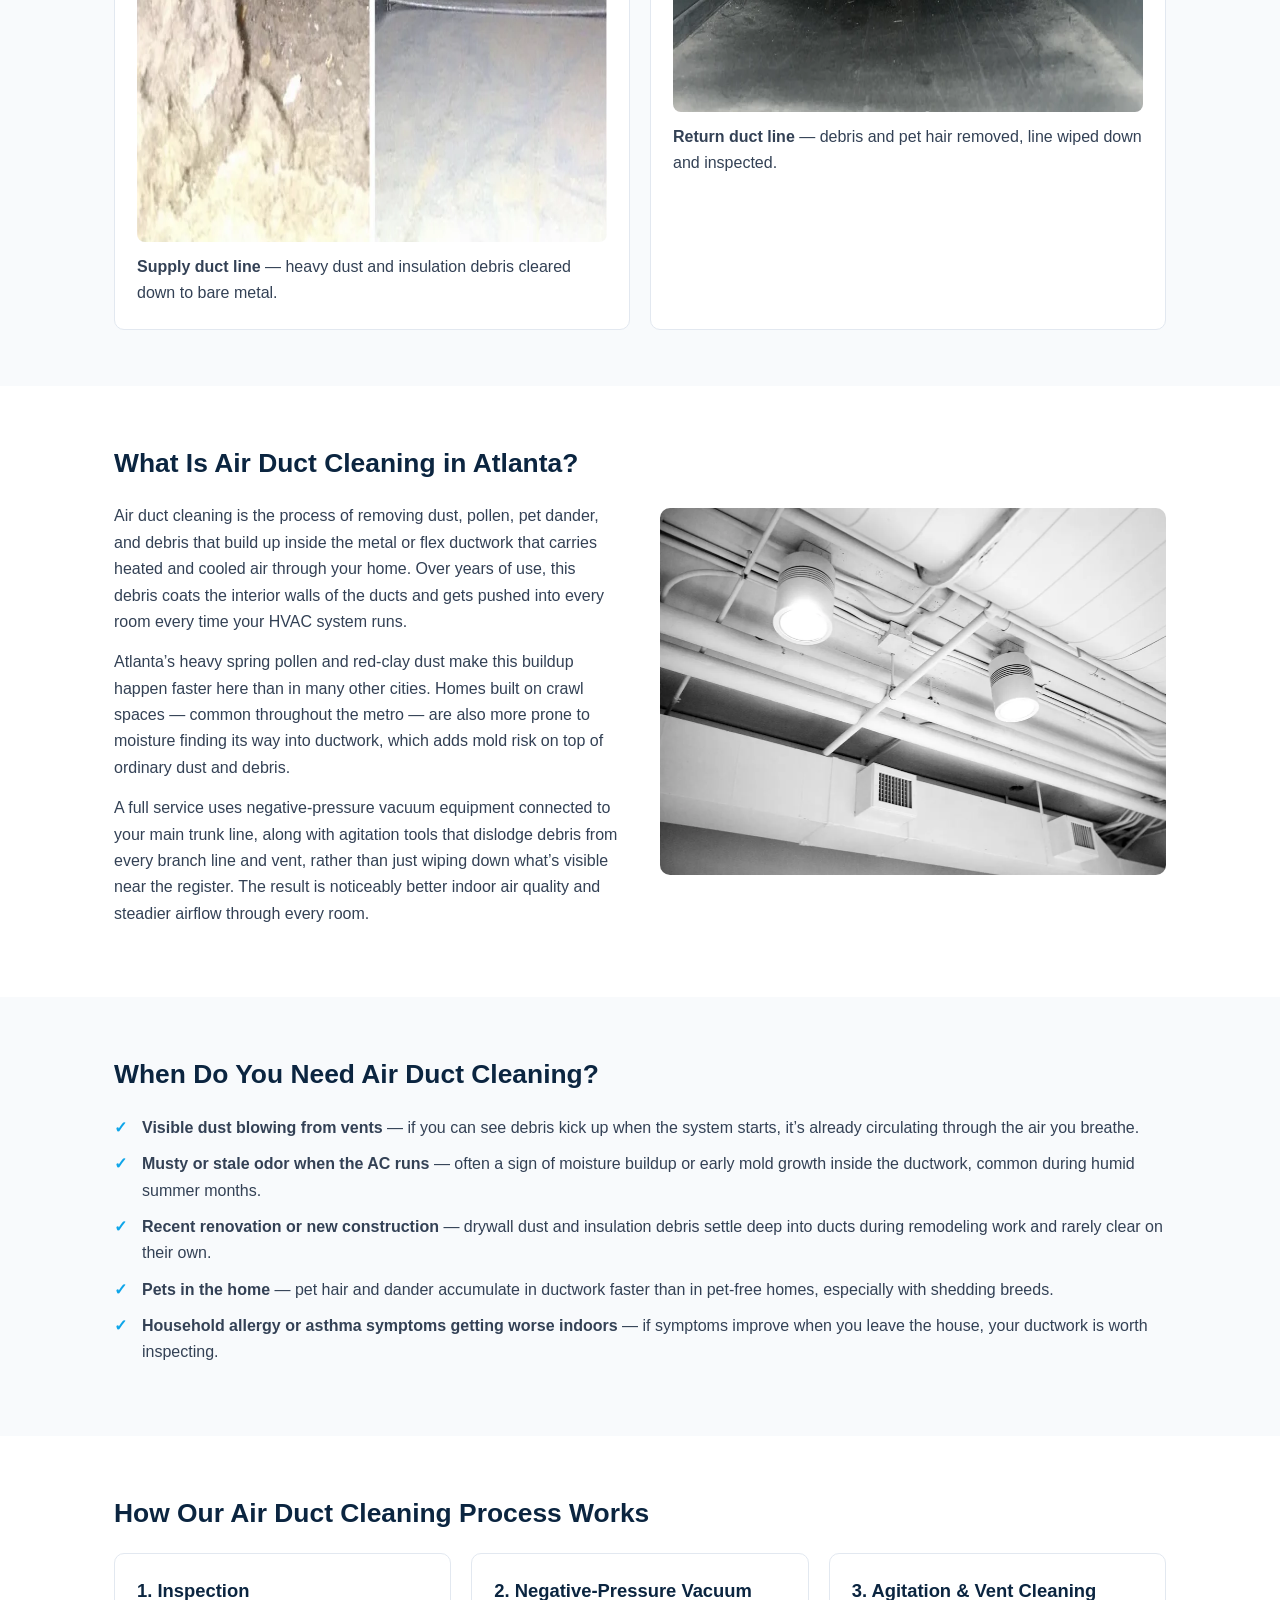
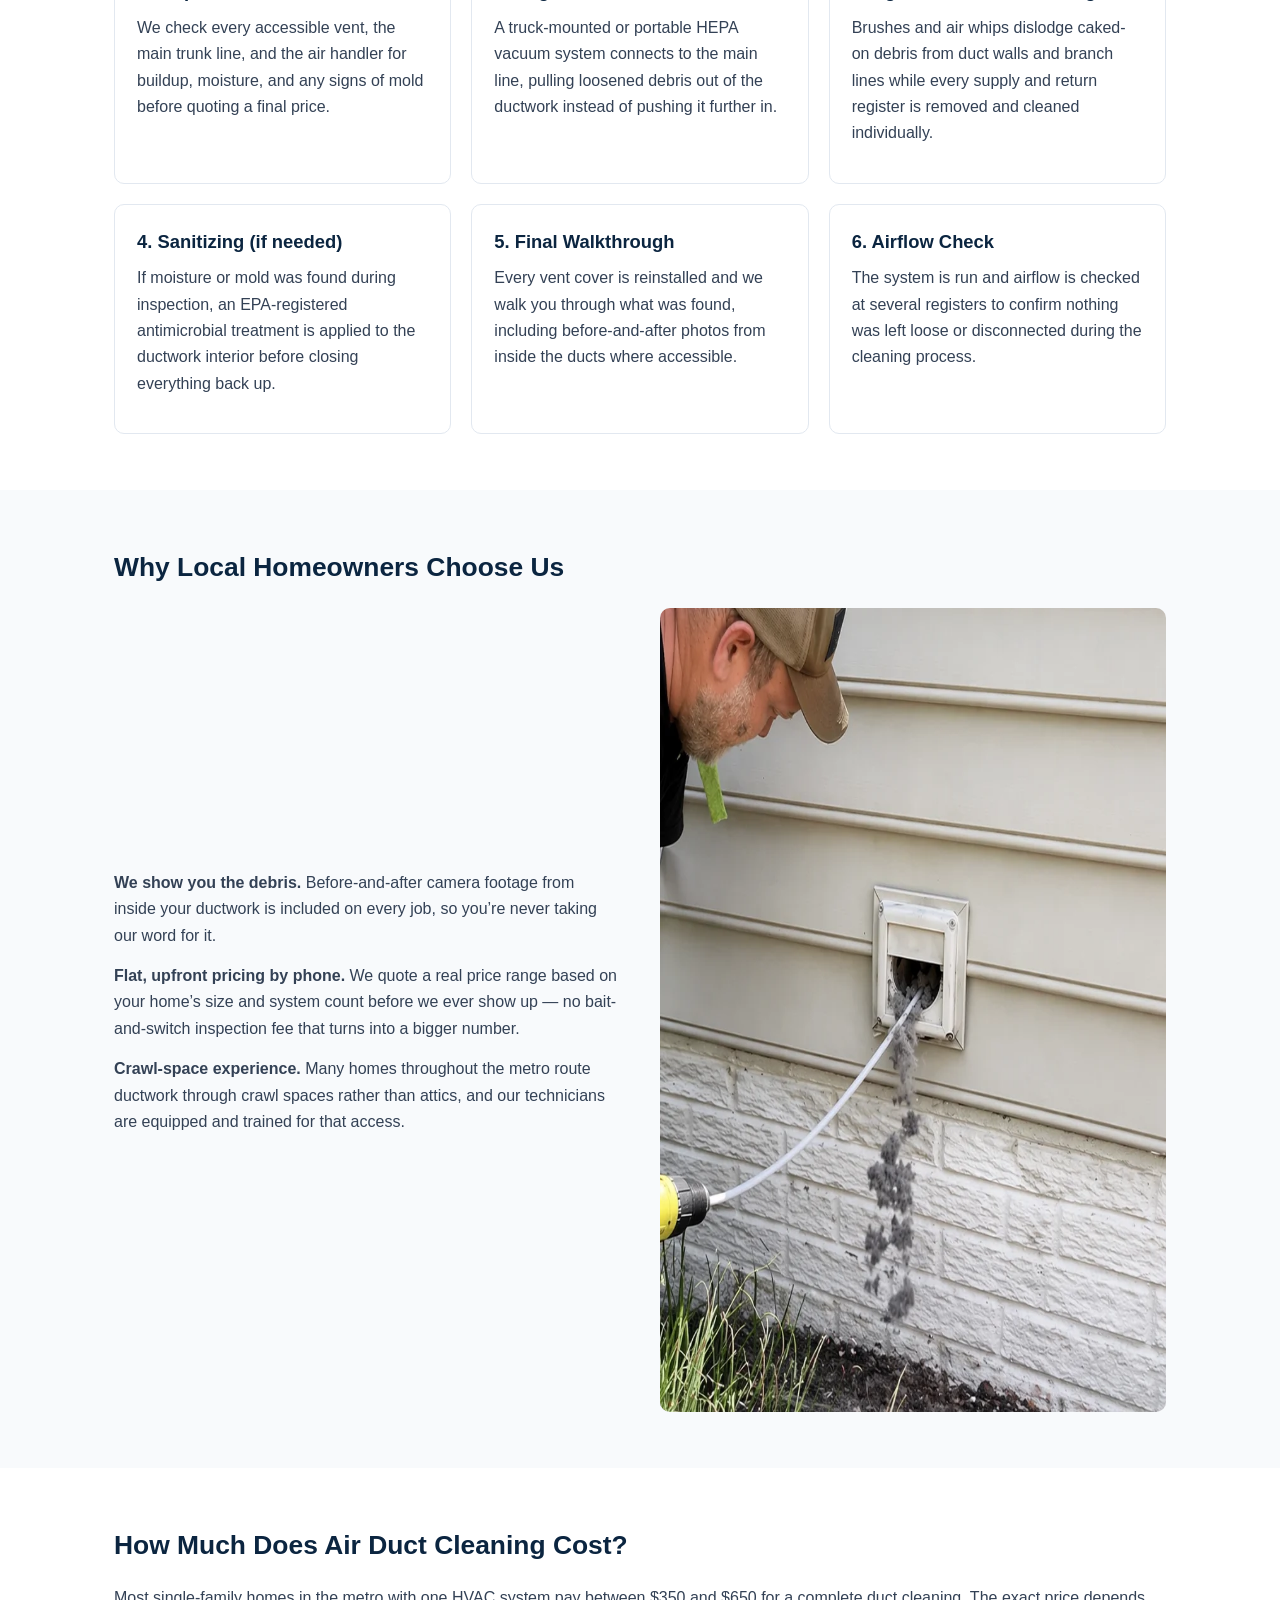
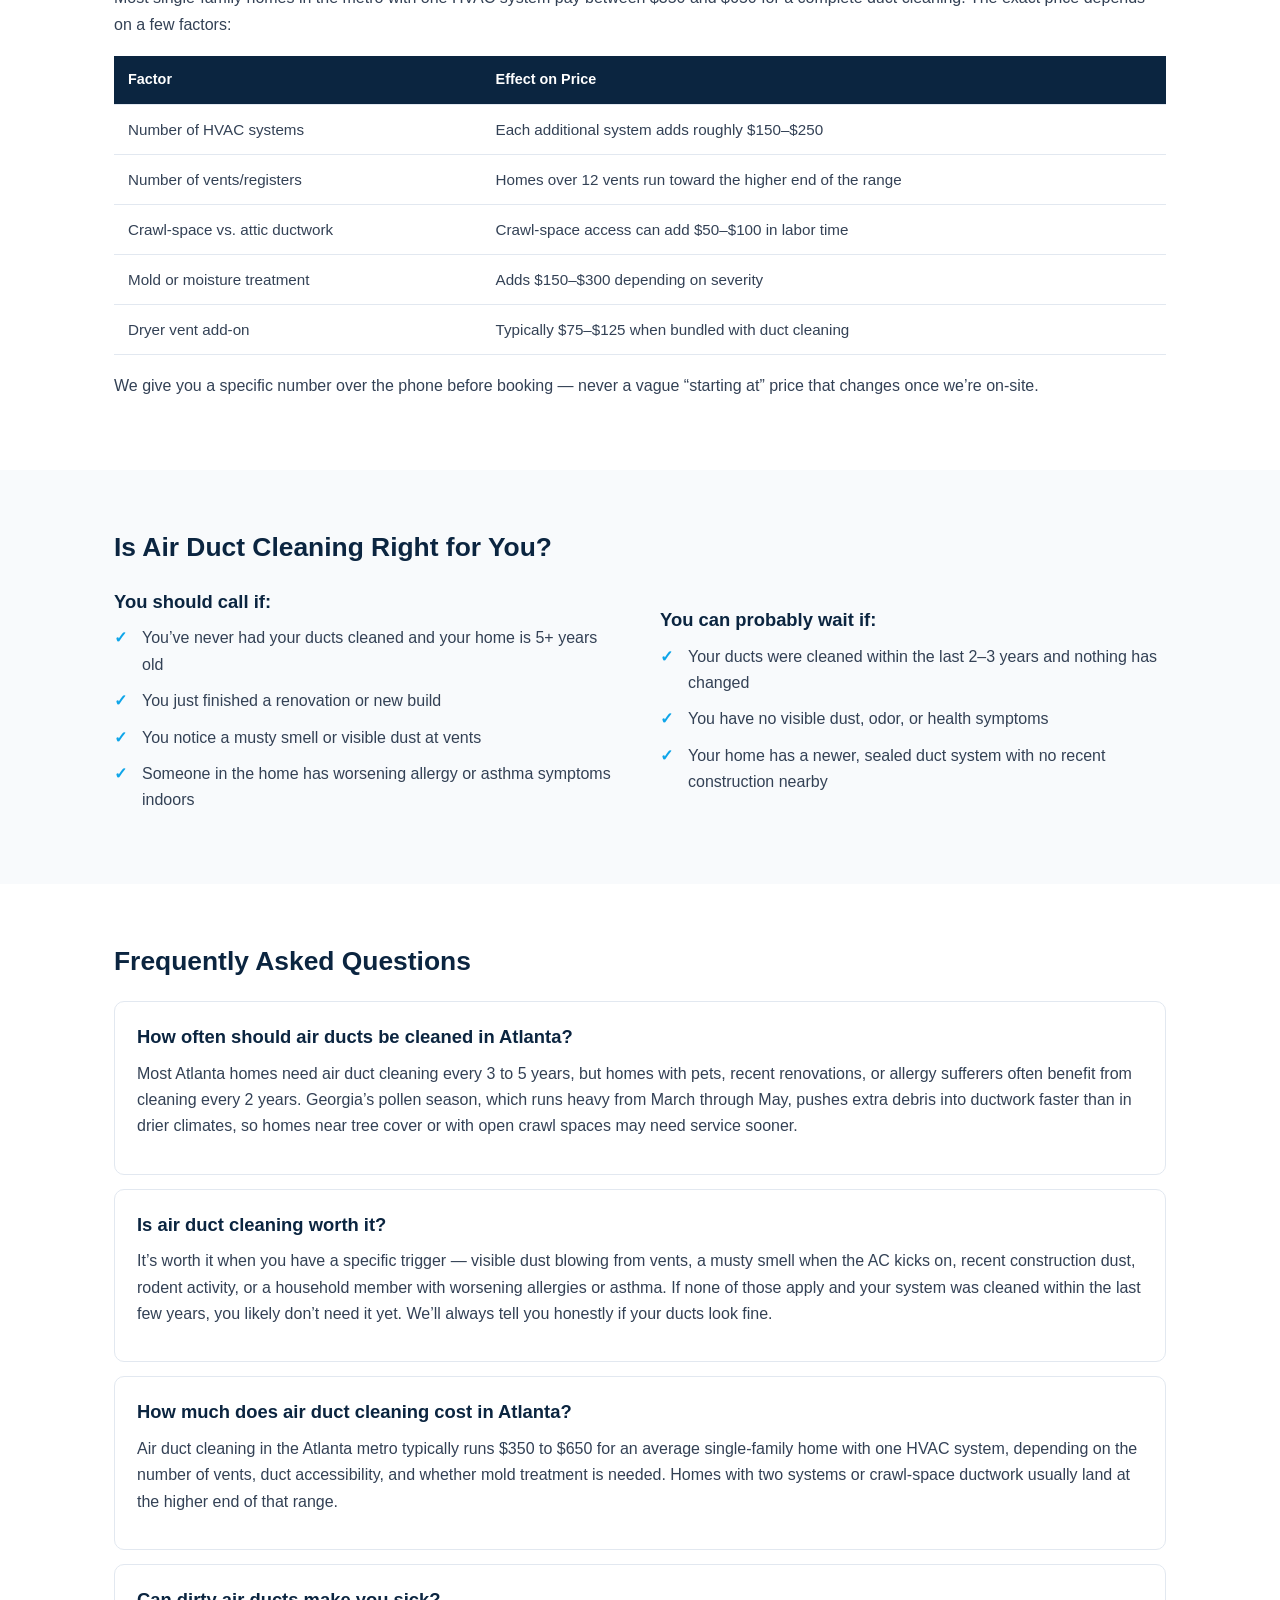
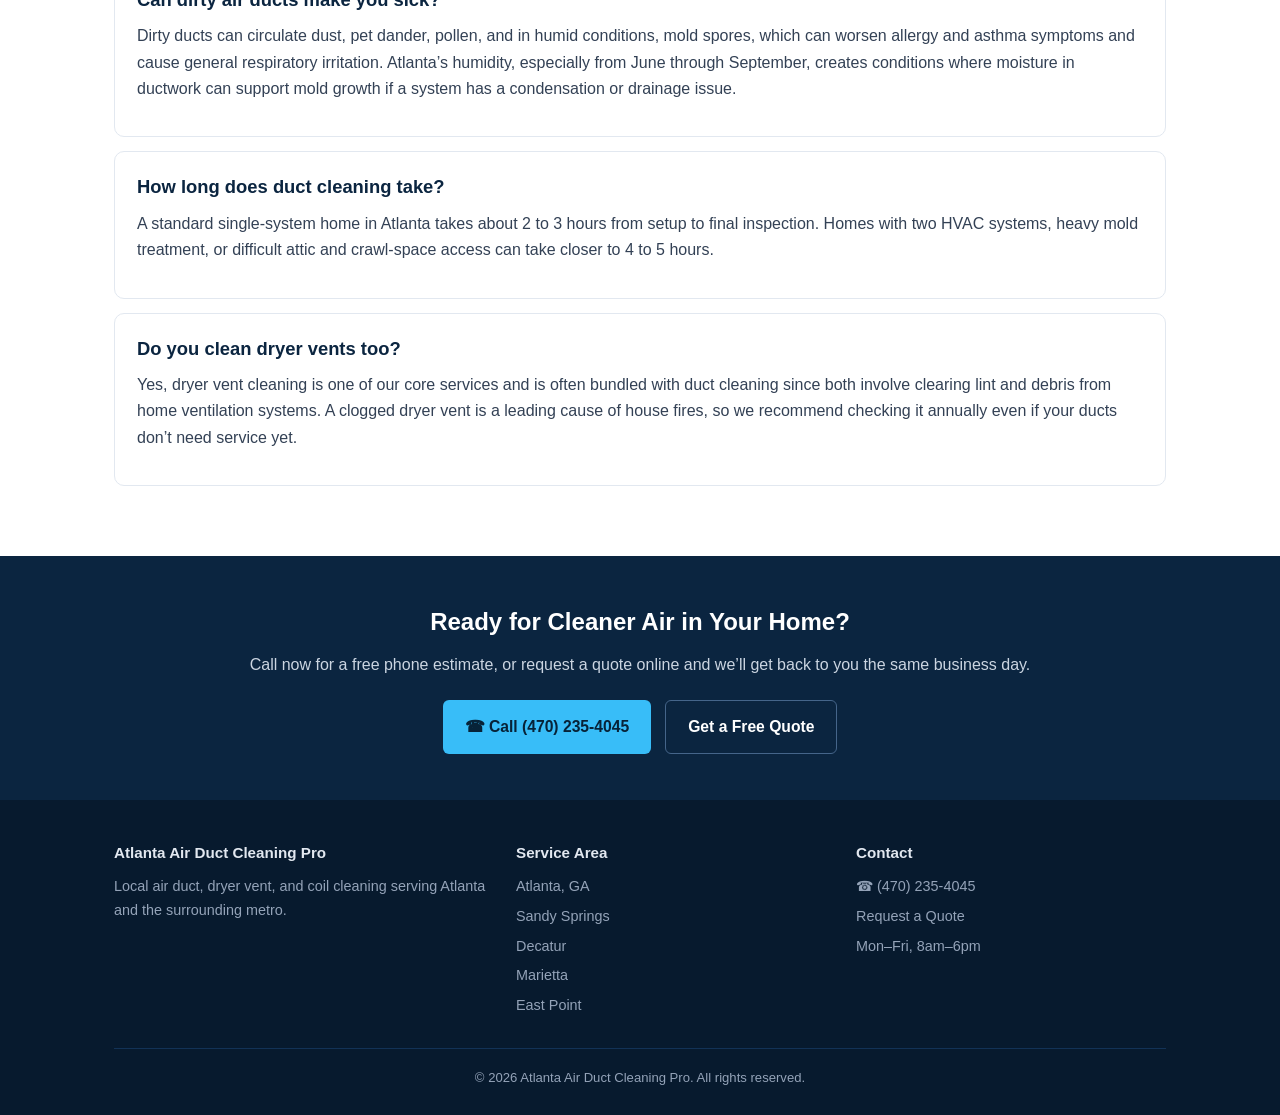
==== commit fa7106d5: "Reduce Atlanta keyword density, add niche keyword variety Keep Atlanta in every H1 and at most one H" ====
--- a/index.html
+++ b/index.html
@@ -81,7 +81,7 @@
   <div class="hero-grid">
     <div>
       <h1>Air Duct Cleaning in Atlanta, GA</h1>
-      <p class="lead">Local technicians clearing dust, pollen, and buildup from Atlanta homes &mdash; so the air moving through your vents is actually clean. Same-week appointments, upfront pricing, no surprise add-ons.</p>
+      <p class="lead">Local technicians clearing dust, pollen, and stale buildup from homes across the metro &mdash; so the air moving through your vents is actually clean and indoor air quality improves. Same-week appointments, upfront pricing, no surprise add-ons.</p>
       <div class="cta-row">
         <a href="tel:+14702354045" class="btn btn-primary">&#9742; Call Now for a Free Estimate</a>
         <a href="/contact.html" class="btn btn-secondary">Request a Quote Online</a>
@@ -104,16 +104,16 @@
 
 <section class="page-section alt">
   <div class="container">
-    <h2>Real Results From Recent Air Duct Cleaning Jobs in Atlanta</h2>
-    <p>These are actual before-and-after shots from Atlanta duct cleaning jobs &mdash; not stock photos. This is the kind of buildup we find in homes that haven&rsquo;t had their ductwork serviced in several years.</p>
+    <h2>Real Results From Recent Air Duct Cleaning Jobs</h2>
+    <p>These are actual before-and-after shots from real duct cleaning jobs &mdash; not stock photos. This is the kind of buildup we find in homes that haven&rsquo;t had their ductwork serviced in several years.</p>
     <div class="compare-grid">
       <div class="card">
         <img src="images/duct-cleaning-before-after-atlanta.webp" alt="before and after air duct cleaning in Atlanta" width="978" height="972" style="border-radius:8px;margin-bottom:12px;">
-        <p style="margin-bottom:0;"><strong>Supply duct, Atlanta home</strong> &mdash; heavy dust and insulation debris cleared down to bare metal.</p>
+        <p style="margin-bottom:0;"><strong>Supply duct line</strong> &mdash; heavy dust and insulation debris cleared down to bare metal.</p>
       </div>
       <div class="card">
         <img src="images/duct-cleaning-before-after-atlanta-2.webp" alt="before and after duct cleaning results in Atlanta" width="844" height="842" style="border-radius:8px;margin-bottom:12px;">
-        <p style="margin-bottom:0;"><strong>Return duct line, Atlanta home</strong> &mdash; debris and pet hair removed, line wiped down and inspected.</p>
+        <p style="margin-bottom:0;"><strong>Return duct line</strong> &mdash; debris and pet hair removed, line wiped down and inspected.</p>
       </div>
     </div>
   </div>
@@ -125,7 +125,7 @@
       <h2>What Is Air Duct Cleaning in Atlanta?</h2>
       <p>Air duct cleaning is the process of removing dust, pollen, pet dander, and debris that build up inside the metal or flex ductwork that carries heated and cooled air through your home. Over years of use, this debris coats the interior walls of the ducts and gets pushed into every room every time your HVAC system runs.</p>
       <p>Atlanta&rsquo;s heavy spring pollen and red-clay dust make this buildup happen faster here than in many other cities. Homes built on crawl spaces &mdash; common throughout the metro &mdash; are also more prone to moisture finding its way into ductwork, which adds mold risk on top of ordinary dust and debris.</p>
-      <p>A full service uses negative-pressure vacuum equipment connected to your main trunk line, along with agitation tools that dislodge debris from every branch line and vent, rather than just wiping down what&rsquo;s visible near the register.</p>
+      <p>A full service uses negative-pressure vacuum equipment connected to your main trunk line, along with agitation tools that dislodge debris from every branch line and vent, rather than just wiping down what&rsquo;s visible near the register. The result is noticeably better indoor air quality and steadier airflow through every room.</p>
     </div>
     <div>
       <img src="images/ductwork-services-atlanta.webp" alt="air duct cleaning in Atlanta" width="550" height="367">
@@ -138,7 +138,7 @@
     <h2>When Do You Need Air Duct Cleaning?</h2>
     <ul class="check-list">
       <li><strong>Visible dust blowing from vents</strong> &mdash; if you can see debris kick up when the system starts, it&rsquo;s already circulating through the air you breathe.</li>
-      <li><strong>Musty or stale odor when the AC runs</strong> &mdash; often a sign of moisture buildup or early mold growth inside the ductwork, common in Atlanta&rsquo;s humid summers.</li>
+      <li><strong>Musty or stale odor when the AC runs</strong> &mdash; often a sign of moisture buildup or early mold growth inside the ductwork, common during humid summer months.</li>
       <li><strong>Recent renovation or new construction</strong> &mdash; drywall dust and insulation debris settle deep into ducts during remodeling work and rarely clear on their own.</li>
       <li><strong>Pets in the home</strong> &mdash; pet hair and dander accumulate in ductwork faster than in pet-free homes, especially with shedding breeds.</li>
       <li><strong>Household allergy or asthma symptoms getting worse indoors</strong> &mdash; if symptoms improve when you leave the house, your ductwork is worth inspecting.</li>
@@ -148,7 +148,7 @@
 
 <section class="page-section">
   <div class="container">
-    <h2>How Air Duct Cleaning Works in Atlanta</h2>
+    <h2>How Our Air Duct Cleaning Process Works</h2>
     <div class="card-grid">
       <div class="card">
         <h3>1. Inspection</h3>
@@ -180,12 +180,12 @@
 
 <section class="page-section alt">
   <div class="container">
-    <h2>Why Atlanta Residents Choose Us</h2>
+    <h2>Why Local Homeowners Choose Us</h2>
     <div class="two-col">
       <div>
         <p><strong>We show you the debris.</strong> Before-and-after camera footage from inside your ductwork is included on every job, so you&rsquo;re never taking our word for it.</p>
         <p><strong>Flat, upfront pricing by phone.</strong> We quote a real price range based on your home&rsquo;s size and system count before we ever show up &mdash; no bait-and-switch inspection fee that turns into a bigger number.</p>
-        <p><strong>Crawl-space experience.</strong> Many Atlanta homes route ductwork through crawl spaces rather than attics, and our technicians are equipped and trained for that access.</p>
+        <p><strong>Crawl-space experience.</strong> Many homes throughout the metro route ductwork through crawl spaces rather than attics, and our technicians are equipped and trained for that access.</p>
       </div>
       <div>
         <img src="images/dryer-vent-cleaning-technician-atlanta.webp" alt="dryer vent cleaning in Atlanta" width="802" height="804">
@@ -196,8 +196,8 @@
 
 <section class="page-section">
   <div class="container">
-    <h2>How Much Does Air Duct Cleaning Cost in Atlanta?</h2>
-    <p>Most single-family Atlanta homes with one HVAC system pay between $350 and $650 for a complete duct cleaning. The exact price depends on a few factors:</p>
+    <h2>How Much Does Air Duct Cleaning Cost?</h2>
+    <p>Most single-family homes in the metro with one HVAC system pay between $350 and $650 for a complete duct cleaning. The exact price depends on a few factors:</p>
     <table class="price-table">
       <tr><th>Factor</th><th>Effect on Price</th></tr>
       <tr><td>Number of HVAC systems</td><td>Each additional system adds roughly $150&ndash;$250</td></tr>
@@ -268,7 +268,7 @@
 
 <section class="cta-band">
   <div class="container">
-    <h2>Ready for Cleaner Air in Your Atlanta Home?</h2>
+    <h2>Ready for Cleaner Air in Your Home?</h2>
     <p>Call now for a free phone estimate, or request a quote online and we&rsquo;ll get back to you the same business day.</p>
     <div class="cta-row" style="justify-content:center;">
       <a href="tel:+14702354045" class="btn btn-primary">&#9742; Call (470) 235-4045</a>
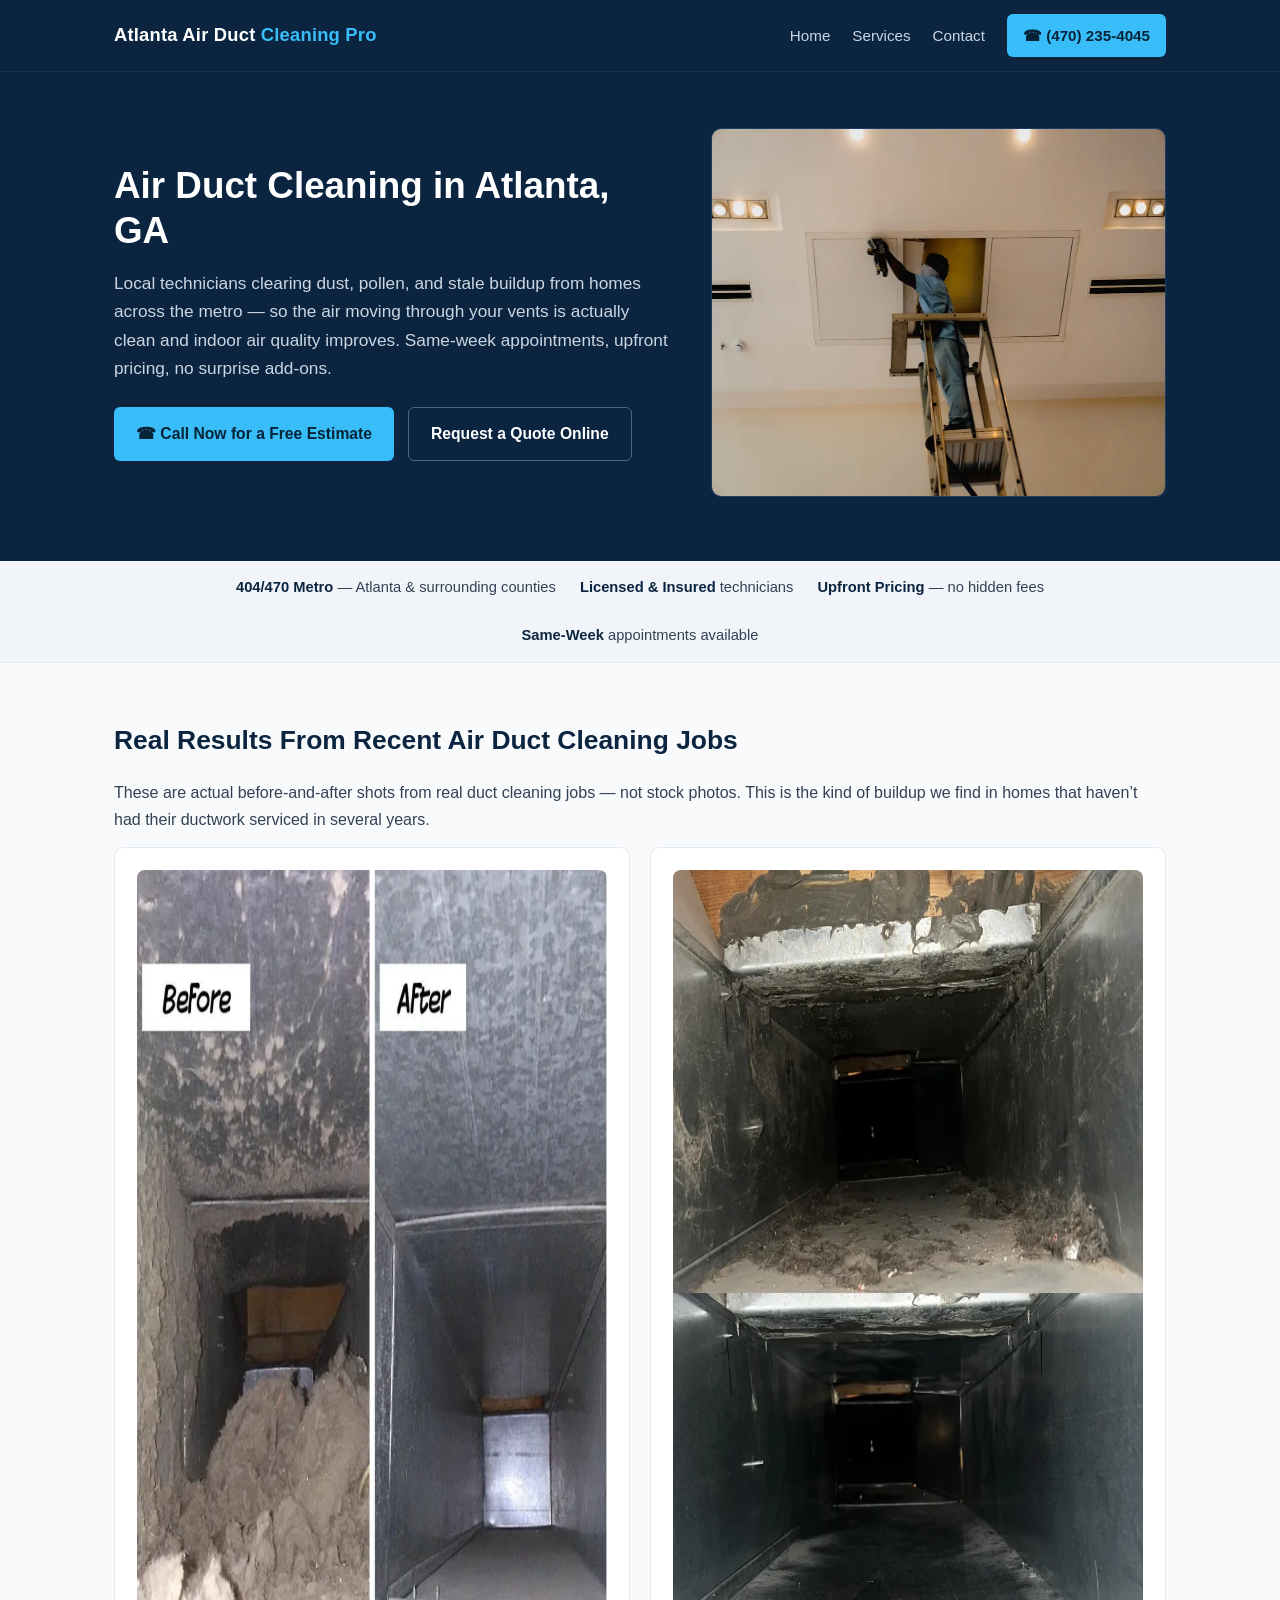
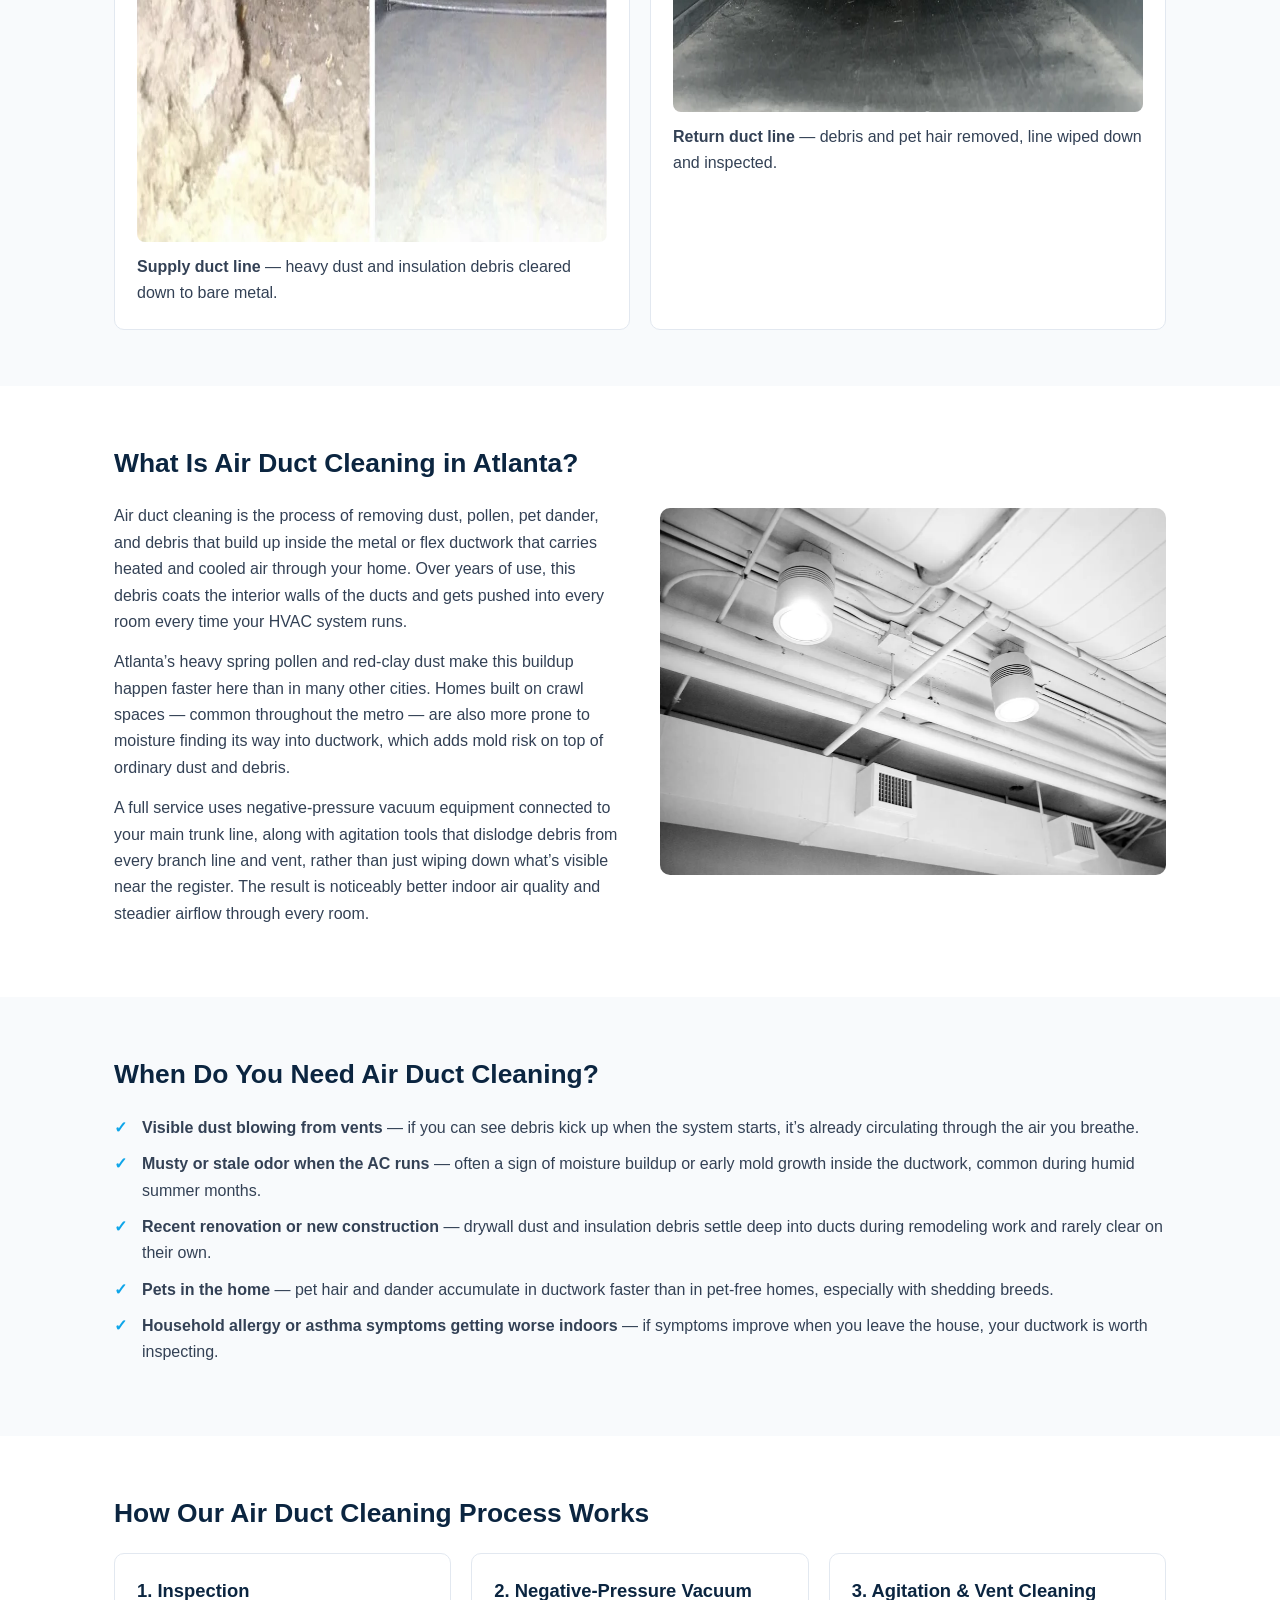
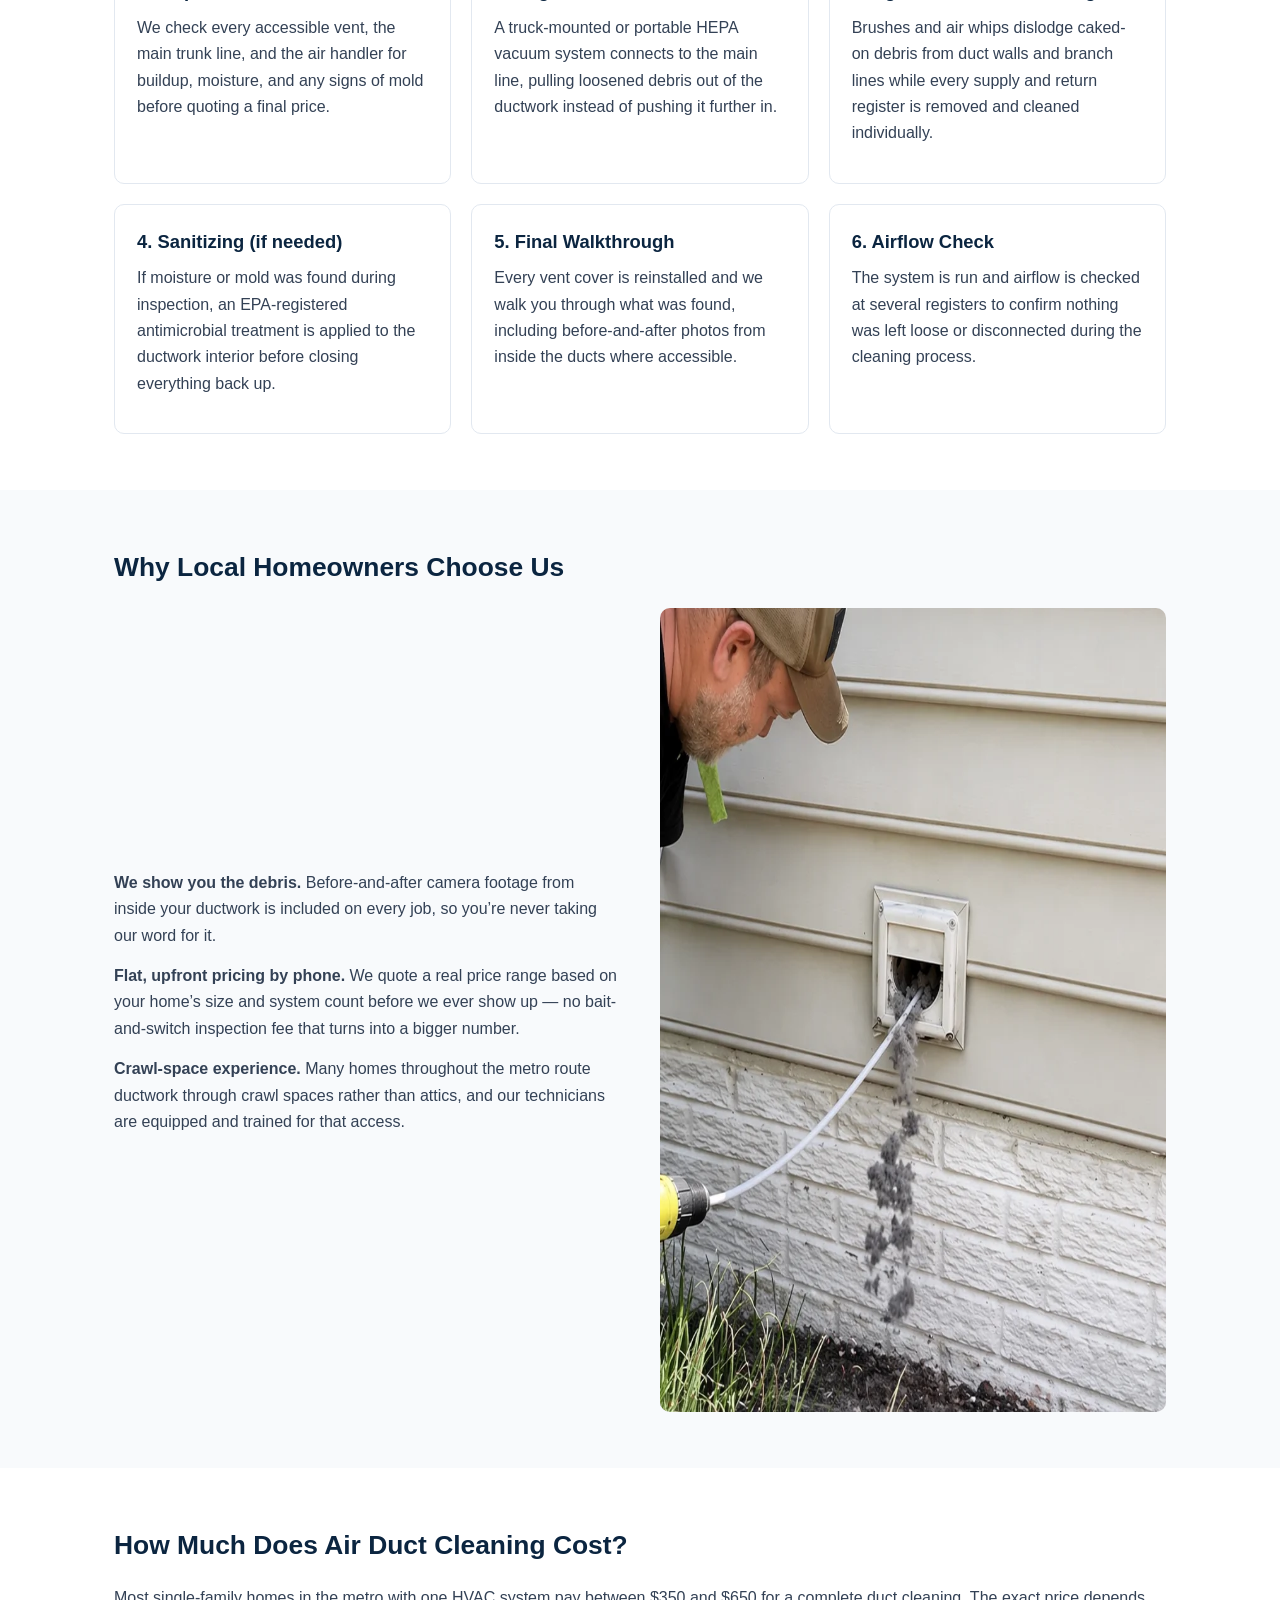
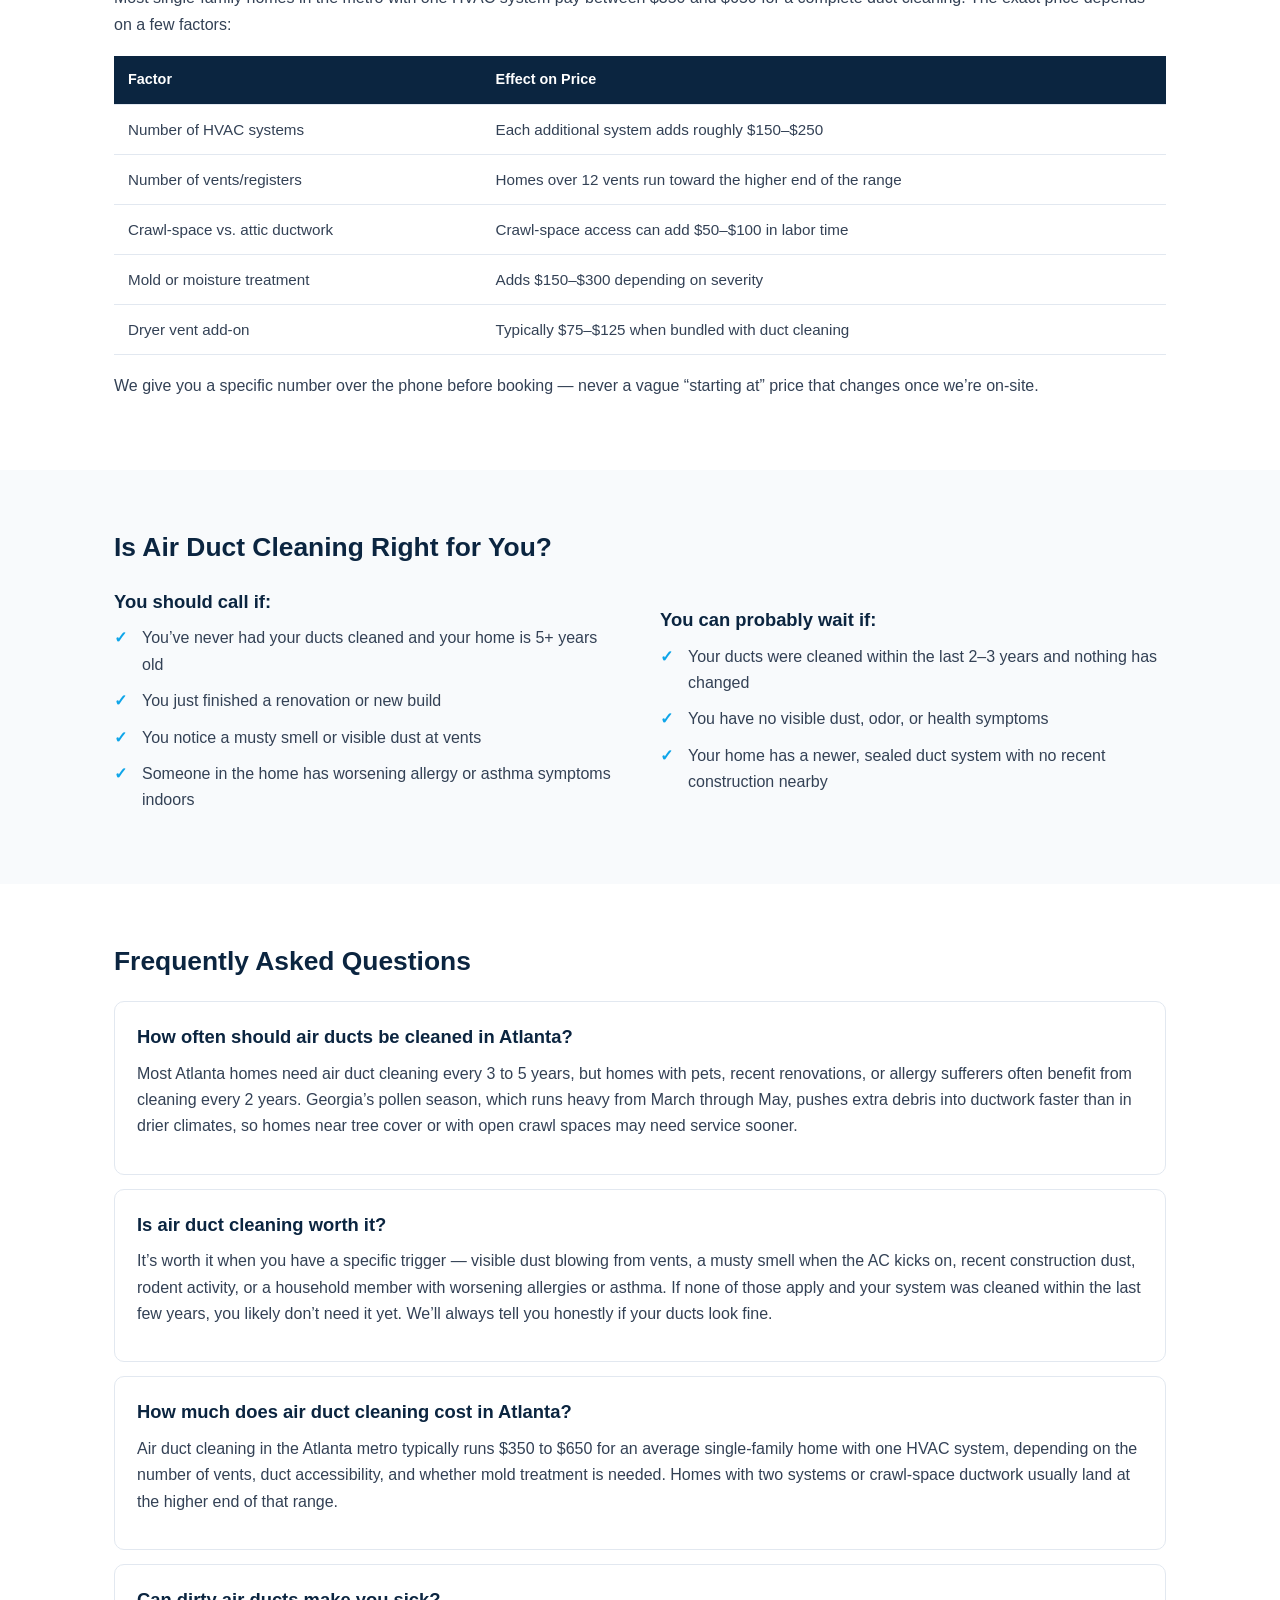
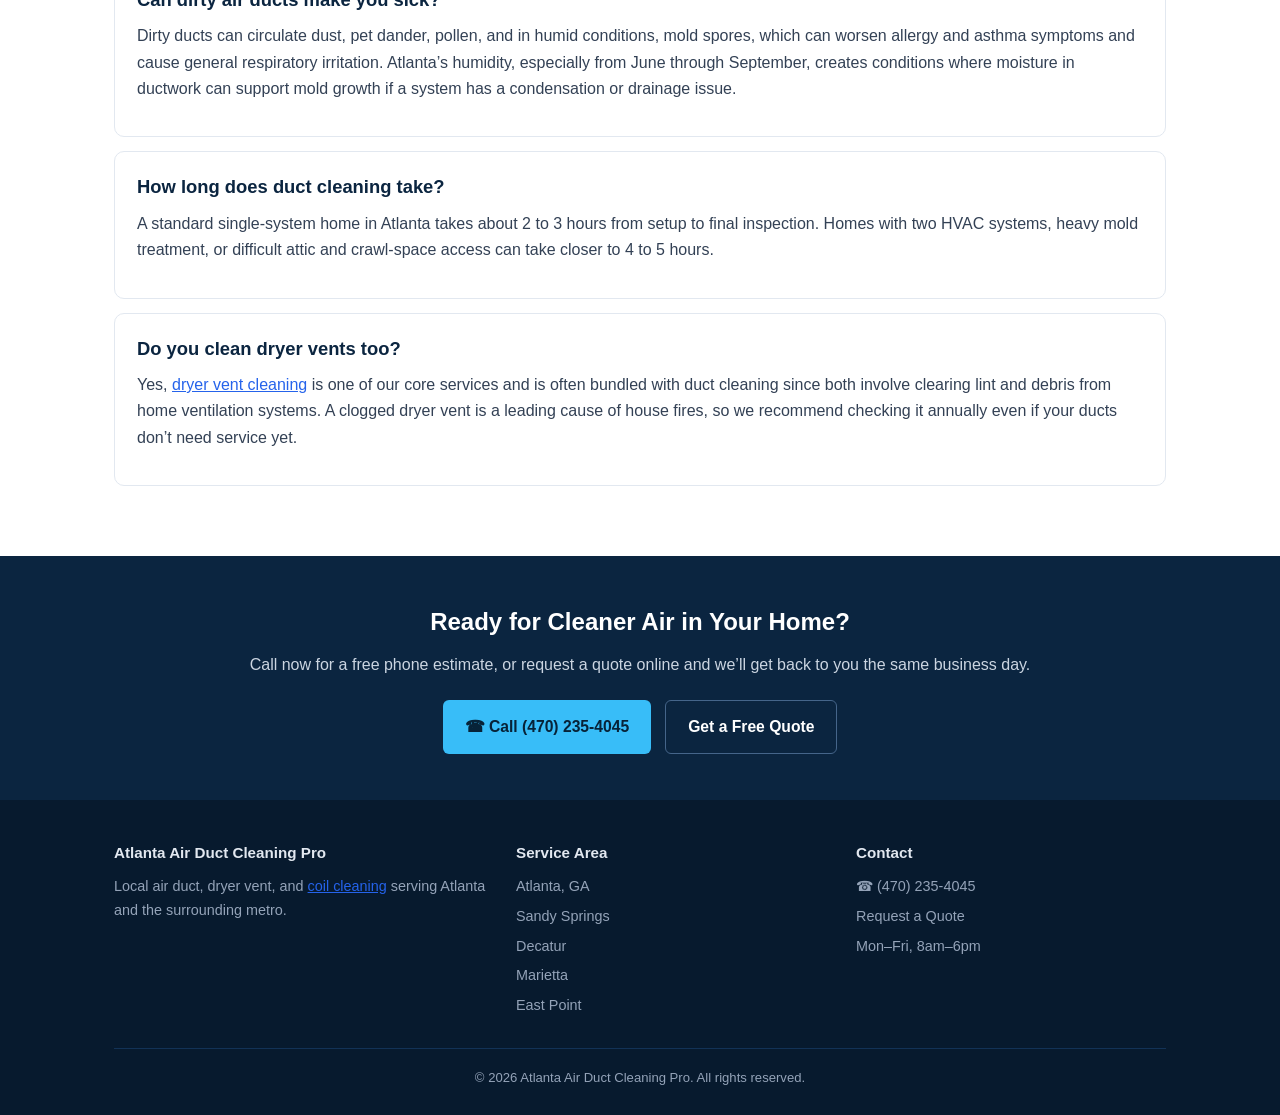
==== commit 4a3f7dff: "Add contextual internal links with descriptive anchor text (A3)" ====
--- a/index.html
+++ b/index.html
@@ -1,12 +1,13 @@
 <!DOCTYPE html>
+
 <html lang="en">
 <head>
-<meta charset="UTF-8">
-<meta name="viewport" content="width=device-width, initial-scale=1.0">
+<meta charset="utf-8"/>
+<meta content="width=device-width, initial-scale=1.0" name="viewport"/>
 <title>Air Duct Cleaning Atlanta GA | Licensed &amp; Local</title>
-<meta name="description" content="Air duct cleaning in Atlanta, GA from a local crew. Dryer vent, coil &amp; mold removal. Call (470) 235-4045 for a free quote today.">
-<link rel="canonical" href="https://atlantaairductcleaningpro.com/">
-<link rel="stylesheet" href="styles.css">
+<meta content="Air duct cleaning in Atlanta, GA from a local crew. Dryer vent, coil &amp; mold removal. Call (470) 235-4045 for a free quote today." name="description"/>
+<link href="https://atlantaairductcleaningpro.com/" rel="canonical"/>
+<link href="styles.css" rel="stylesheet"/>
 <script type="application/ld+json">
 {
   "@context": "https://schema.org",
@@ -64,250 +65,235 @@
 </script>
 </head>
 <body>
-
 <header class="site-header">
-  <div class="nav-wrap">
-    <a href="/" class="brand">Atlanta Air Duct <span>Cleaning Pro</span></a>
-    <nav class="main-nav">
-      <a href="/" class="nav-link">Home</a>
-      <a href="/services.html" class="nav-link">Services</a>
-      <a href="/contact.html" class="nav-link">Contact</a>
-      <a href="tel:+14702354045" class="nav-phone">&#9742; (470) 235-4045</a>
-    </nav>
-  </div>
+<div class="nav-wrap">
+<a class="brand" href="/">Atlanta Air Duct <span>Cleaning Pro</span></a>
+<nav class="main-nav">
+<a class="nav-link" href="/">Home</a>
+<a class="nav-link" href="/services.html">Services</a>
+<a class="nav-link" href="/contact.html">Contact</a>
+<a class="nav-phone" href="tel:+14702354045">☎ (470) 235-4045</a>
+</nav>
+</div>
 </header>
-
 <section class="hero">
-  <div class="hero-grid">
-    <div>
-      <h1>Air Duct Cleaning in Atlanta, GA</h1>
-      <p class="lead">Local technicians clearing dust, pollen, and stale buildup from homes across the metro &mdash; so the air moving through your vents is actually clean and indoor air quality improves. Same-week appointments, upfront pricing, no surprise add-ons.</p>
-      <div class="cta-row">
-        <a href="tel:+14702354045" class="btn btn-primary">&#9742; Call Now for a Free Estimate</a>
-        <a href="/contact.html" class="btn btn-secondary">Request a Quote Online</a>
-      </div>
+<div class="hero-grid">
+<div>
+<h1>Air Duct Cleaning in Atlanta, GA</h1>
+<p class="lead">Local technicians clearing dust, pollen, and stale buildup from homes across the metro — so the air moving through your vents is actually clean and indoor air quality improves. Same-week appointments, upfront pricing, no surprise add-ons.</p>
+<div class="cta-row">
+<a class="btn btn-primary" href="tel:+14702354045">☎ Call Now for a Free Estimate</a>
+<a class="btn btn-secondary" href="/contact.html">Request a Quote Online</a>
+</div>
+</div>
+<div class="hero-image">
+<img alt="air duct cleaning in Atlanta" height="367" src="images/air-duct-cleaning-atlanta-ga.webp" width="550"/>
+</div>
+</div>
+</section>
+<div class="trust-strip">
+<div class="container">
+<span><strong>404/470 Metro</strong> — Atlanta &amp; surrounding counties</span>
+<span><strong>Licensed &amp; Insured</strong> technicians</span>
+<span><strong>Upfront Pricing</strong> — no hidden fees</span>
+<span><strong>Same-Week</strong> appointments available</span>
+</div>
+</div>
+<section class="page-section alt">
+<div class="container">
+<h2>Real Results From Recent Air Duct Cleaning Jobs</h2>
+<p>These are actual before-and-after shots from real duct cleaning jobs — not stock photos. This is the kind of buildup we find in homes that haven’t had their ductwork serviced in several years.</p>
+<div class="compare-grid">
+<div class="card">
+<img alt="before and after air duct cleaning in Atlanta" height="972" src="images/duct-cleaning-before-after-atlanta.webp" style="border-radius:8px;margin-bottom:12px;" width="978"/>
+<p style="margin-bottom:0;"><strong>Supply duct line</strong> — heavy dust and insulation debris cleared down to bare metal.</p>
+</div>
+<div class="card">
+<img alt="before and after duct cleaning results in Atlanta" height="842" src="images/duct-cleaning-before-after-atlanta-2.webp" style="border-radius:8px;margin-bottom:12px;" width="844"/>
+<p style="margin-bottom:0;"><strong>Return duct line</strong> — debris and pet hair removed, line wiped down and inspected.</p>
+</div>
+</div>
+</div>
+</section>
+<section class="page-section">
+<div class="container two-col">
+<div>
+<h2>What Is Air Duct Cleaning in Atlanta?</h2>
+<p>Air duct cleaning is the process of removing dust, pollen, pet dander, and debris that build up inside the metal or flex ductwork that carries heated and cooled air through your home. Over years of use, this debris coats the interior walls of the ducts and gets pushed into every room every time your HVAC system runs.</p>
+<p>Atlanta’s heavy spring pollen and red-clay dust make this buildup happen faster here than in many other cities. Homes built on crawl spaces — common throughout the metro — are also more prone to moisture finding its way into ductwork, which adds mold risk on top of ordinary dust and debris.</p>
+<p>A full service uses negative-pressure vacuum equipment connected to your main trunk line, along with agitation tools that dislodge debris from every branch line and vent, rather than just wiping down what’s visible near the register. The result is noticeably better indoor air quality and steadier airflow through every room.</p>
+</div>
+<div>
+<img alt="air duct cleaning in Atlanta" height="367" src="images/ductwork-services-atlanta.webp" width="550"/>
+</div>
+</div>
+</section>
+<section class="page-section alt">
+<div class="container">
+<h2>When Do You Need Air Duct Cleaning?</h2>
+<ul class="check-list">
+<li><strong>Visible dust blowing from vents</strong> — if you can see debris kick up when the system starts, it’s already circulating through the air you breathe.</li>
+<li><strong>Musty or stale odor when the AC runs</strong> — often a sign of moisture buildup or early mold growth inside the ductwork, common during humid summer months.</li>
+<li><strong>Recent renovation or new construction</strong> — drywall dust and insulation debris settle deep into ducts during remodeling work and rarely clear on their own.</li>
+<li><strong>Pets in the home</strong> — pet hair and dander accumulate in ductwork faster than in pet-free homes, especially with shedding breeds.</li>
+<li><strong>Household allergy or asthma symptoms getting worse indoors</strong> — if symptoms improve when you leave the house, your ductwork is worth inspecting.</li>
+</ul>
+</div>
+</section>
+<section class="page-section">
+<div class="container">
+<h2>How Our Air Duct Cleaning Process Works</h2>
+<div class="card-grid">
+<div class="card">
+<h3>1. Inspection</h3>
+<p>We check every accessible vent, the main trunk line, and the air handler for buildup, moisture, and any signs of mold before quoting a final price.</p>
+</div>
+<div class="card">
+<h3>2. Negative-Pressure Vacuum</h3>
+<p>A truck-mounted or portable HEPA vacuum system connects to the main line, pulling loosened debris out of the ductwork instead of pushing it further in.</p>
+</div>
+<div class="card">
+<h3>3. Agitation &amp; Vent Cleaning</h3>
+<p>Brushes and air whips dislodge caked-on debris from duct walls and branch lines while every supply and return register is removed and cleaned individually.</p>
+</div>
+<div class="card">
+<h3>4. Sanitizing (if needed)</h3>
+<p>If moisture or mold was found during inspection, an EPA-registered antimicrobial treatment is applied to the ductwork interior before closing everything back up.</p>
+</div>
+<div class="card">
+<h3>5. Final Walkthrough</h3>
+<p>Every vent cover is reinstalled and we walk you through what was found, including before-and-after photos from inside the ducts where accessible.</p>
+</div>
+<div class="card">
+<h3>6. Airflow Check</h3>
+<p>The system is run and airflow is checked at several registers to confirm nothing was left loose or disconnected during the cleaning process.</p>
+</div>
+</div>
+</div>
+</section>
+<section class="page-section alt">
+<div class="container">
+<h2>Why Local Homeowners Choose Us</h2>
+<div class="two-col">
+<div>
+<p><strong>We show you the debris.</strong> Before-and-after camera footage from inside your ductwork is included on every job, so you’re never taking our word for it.</p>
+<p><strong>Flat, upfront pricing by phone.</strong> We quote a real price range based on your home’s size and system count before we ever show up — no bait-and-switch inspection fee that turns into a bigger number.</p>
+<p><strong>Crawl-space experience.</strong> Many homes throughout the metro route ductwork through crawl spaces rather than attics, and our technicians are equipped and trained for that access.</p>
+</div>
+<div>
+<img alt="dryer vent cleaning in Atlanta" height="804" src="images/dryer-vent-cleaning-technician-atlanta.webp" width="802"/>
+</div>
+</div>
+</div>
+</section>
+<section class="page-section">
+<div class="container">
+<h2>How Much Does Air Duct Cleaning Cost?</h2>
+<p>Most single-family homes in the metro with one HVAC system pay between $350 and $650 for a complete duct cleaning. The exact price depends on a few factors:</p>
+<table class="price-table">
+<tr><th>Factor</th><th>Effect on Price</th></tr>
+<tr><td>Number of HVAC systems</td><td>Each additional system adds roughly $150–$250</td></tr>
+<tr><td>Number of vents/registers</td><td>Homes over 12 vents run toward the higher end of the range</td></tr>
+<tr><td>Crawl-space vs. attic ductwork</td><td>Crawl-space access can add $50–$100 in labor time</td></tr>
+<tr><td>Mold or moisture treatment</td><td>Adds $150–$300 depending on severity</td></tr>
+<tr><td>Dryer vent add-on</td><td>Typically $75–$125 when bundled with duct cleaning</td></tr>
+</table>
+<p>We give you a specific number over the phone before booking — never a vague “starting at” price that changes once we’re on-site.</p>
+</div>
+</section>
+<section class="page-section alt">
+<div class="container">
+<h2>Is Air Duct Cleaning Right for You?</h2>
+<div class="two-col">
+<div>
+<h3>You should call if:</h3>
+<ul class="check-list">
+<li>You’ve never had your ducts cleaned and your home is 5+ years old</li>
+<li>You just finished a renovation or new build</li>
+<li>You notice a musty smell or visible dust at vents</li>
+<li>Someone in the home has worsening allergy or asthma symptoms indoors</li>
+</ul>
+</div>
+<div>
+<h3>You can probably wait if:</h3>
+<ul class="check-list">
+<li>Your ducts were cleaned within the last 2–3 years and nothing has changed</li>
+<li>You have no visible dust, odor, or health symptoms</li>
+<li>Your home has a newer, sealed duct system with no recent construction nearby</li>
+</ul>
+</div>
+</div>
+</div>
+</section>
+<section class="page-section">
+<div class="container">
+<h2>Frequently Asked Questions</h2>
+<div class="faq-item">
+<h3>How often should air ducts be cleaned in Atlanta?</h3>
+<p>Most Atlanta homes need air duct cleaning every 3 to 5 years, but homes with pets, recent renovations, or allergy sufferers often benefit from cleaning every 2 years. Georgia’s pollen season, which runs heavy from March through May, pushes extra debris into ductwork faster than in drier climates, so homes near tree cover or with open crawl spaces may need service sooner.</p>
+</div>
+<div class="faq-item">
+<h3>Is air duct cleaning worth it?</h3>
+<p>It’s worth it when you have a specific trigger — visible dust blowing from vents, a musty smell when the AC kicks on, recent construction dust, rodent activity, or a household member with worsening allergies or asthma. If none of those apply and your system was cleaned within the last few years, you likely don’t need it yet. We’ll always tell you honestly if your ducts look fine.</p>
+</div>
+<div class="faq-item">
+<h3>How much does air duct cleaning cost in Atlanta?</h3>
+<p>Air duct cleaning in the Atlanta metro typically runs $350 to $650 for an average single-family home with one HVAC system, depending on the number of vents, duct accessibility, and whether mold treatment is needed. Homes with two systems or crawl-space ductwork usually land at the higher end of that range.</p>
+</div>
+<div class="faq-item">
+<h3>Can dirty air ducts make you sick?</h3>
+<p>Dirty ducts can circulate dust, pet dander, pollen, and in humid conditions, mold spores, which can worsen allergy and asthma symptoms and cause general respiratory irritation. Atlanta’s humidity, especially from June through September, creates conditions where moisture in ductwork can support mold growth if a system has a condensation or drainage issue.</p>
+</div>
+<div class="faq-item">
+<h3>How long does duct cleaning take?</h3>
+<p>A standard single-system home in Atlanta takes about 2 to 3 hours from setup to final inspection. Homes with two HVAC systems, heavy mold treatment, or difficult attic and crawl-space access can take closer to 4 to 5 hours.</p>
+</div>
+<div class="faq-item">
+<h3>Do you clean dryer vents too?</h3>
+<p>Yes, <a href="dryer-vent-cleaning-atlanta.html" style="color:#2563eb;text-decoration:underline;">dryer vent cleaning</a> is one of our core services and is often bundled with duct cleaning since both involve clearing lint and debris from home ventilation systems. A clogged dryer vent is a leading cause of house fires, so we recommend checking it annually even if your ducts don’t need service yet.</p>
+</div>
+</div>
+</section>
+<section class="cta-band">
+<div class="container">
+<h2>Ready for Cleaner Air in Your Home?</h2>
+<p>Call now for a free phone estimate, or request a quote online and we’ll get back to you the same business day.</p>
+<div class="cta-row" style="justify-content:center;">
+<a class="btn btn-primary" href="tel:+14702354045">☎ Call (470) 235-4045</a>
+<a class="btn btn-secondary" href="/contact.html">Get a Free Quote</a>
+</div>
+</div>
+</section>
+<footer class="site-footer">
+<div class="container">
+<div class="footer-grid">
+<div>
+<h4>Atlanta Air Duct Cleaning Pro</h4>
+<p>Local air duct, dryer vent, and <a href="hvac-coil-cleaning-atlanta.html" style="color:#2563eb;text-decoration:underline;">coil cleaning</a> serving Atlanta and the surrounding metro.</p>
+</div>
+<div>
+<h4>Service Area</h4>
+<ul>
+<li>Atlanta, GA</li>
+<li>Sandy Springs</li>
+<li>Decatur</li>
+<li>Marietta</li>
+<li>East Point</li>
+</ul>
+</div>
+<div>
+<h4>Contact</h4>
+<ul>
+<li><a href="tel:+14702354045">☎ (470) 235-4045</a></li>
+<li><a href="/contact.html">Request a Quote</a></li>
+<li>Mon–Fri, 8am–6pm</li>
+</ul>
+</div>
+</div>
+<div class="footer-bottom">
+      © 2026 Atlanta Air Duct Cleaning Pro. All rights reserved.
     </div>
-    <div class="hero-image">
-      <img src="images/air-duct-cleaning-atlanta-ga.webp" alt="air duct cleaning in Atlanta" width="550" height="367">
-    </div>
-  </div>
-</section>
-
-<div class="trust-strip">
-  <div class="container">
-    <span><strong>404/470 Metro</strong> &mdash; Atlanta &amp; surrounding counties</span>
-    <span><strong>Licensed &amp; Insured</strong> technicians</span>
-    <span><strong>Upfront Pricing</strong> &mdash; no hidden fees</span>
-    <span><strong>Same-Week</strong> appointments available</span>
-  </div>
-</div>
-
-<section class="page-section alt">
-  <div class="container">
-    <h2>Real Results From Recent Air Duct Cleaning Jobs</h2>
-    <p>These are actual before-and-after shots from real duct cleaning jobs &mdash; not stock photos. This is the kind of buildup we find in homes that haven&rsquo;t had their ductwork serviced in several years.</p>
-    <div class="compare-grid">
-      <div class="card">
-        <img src="images/duct-cleaning-before-after-atlanta.webp" alt="before and after air duct cleaning in Atlanta" width="978" height="972" style="border-radius:8px;margin-bottom:12px;">
-        <p style="margin-bottom:0;"><strong>Supply duct line</strong> &mdash; heavy dust and insulation debris cleared down to bare metal.</p>
-      </div>
-      <div class="card">
-        <img src="images/duct-cleaning-before-after-atlanta-2.webp" alt="before and after duct cleaning results in Atlanta" width="844" height="842" style="border-radius:8px;margin-bottom:12px;">
-        <p style="margin-bottom:0;"><strong>Return duct line</strong> &mdash; debris and pet hair removed, line wiped down and inspected.</p>
-      </div>
-    </div>
-  </div>
-</section>
-
-<section class="page-section">
-  <div class="container two-col">
-    <div>
-      <h2>What Is Air Duct Cleaning in Atlanta?</h2>
-      <p>Air duct cleaning is the process of removing dust, pollen, pet dander, and debris that build up inside the metal or flex ductwork that carries heated and cooled air through your home. Over years of use, this debris coats the interior walls of the ducts and gets pushed into every room every time your HVAC system runs.</p>
-      <p>Atlanta&rsquo;s heavy spring pollen and red-clay dust make this buildup happen faster here than in many other cities. Homes built on crawl spaces &mdash; common throughout the metro &mdash; are also more prone to moisture finding its way into ductwork, which adds mold risk on top of ordinary dust and debris.</p>
-      <p>A full service uses negative-pressure vacuum equipment connected to your main trunk line, along with agitation tools that dislodge debris from every branch line and vent, rather than just wiping down what&rsquo;s visible near the register. The result is noticeably better indoor air quality and steadier airflow through every room.</p>
-    </div>
-    <div>
-      <img src="images/ductwork-services-atlanta.webp" alt="air duct cleaning in Atlanta" width="550" height="367">
-    </div>
-  </div>
-</section>
-
-<section class="page-section alt">
-  <div class="container">
-    <h2>When Do You Need Air Duct Cleaning?</h2>
-    <ul class="check-list">
-      <li><strong>Visible dust blowing from vents</strong> &mdash; if you can see debris kick up when the system starts, it&rsquo;s already circulating through the air you breathe.</li>
-      <li><strong>Musty or stale odor when the AC runs</strong> &mdash; often a sign of moisture buildup or early mold growth inside the ductwork, common during humid summer months.</li>
-      <li><strong>Recent renovation or new construction</strong> &mdash; drywall dust and insulation debris settle deep into ducts during remodeling work and rarely clear on their own.</li>
-      <li><strong>Pets in the home</strong> &mdash; pet hair and dander accumulate in ductwork faster than in pet-free homes, especially with shedding breeds.</li>
-      <li><strong>Household allergy or asthma symptoms getting worse indoors</strong> &mdash; if symptoms improve when you leave the house, your ductwork is worth inspecting.</li>
-    </ul>
-  </div>
-</section>
-
-<section class="page-section">
-  <div class="container">
-    <h2>How Our Air Duct Cleaning Process Works</h2>
-    <div class="card-grid">
-      <div class="card">
-        <h3>1. Inspection</h3>
-        <p>We check every accessible vent, the main trunk line, and the air handler for buildup, moisture, and any signs of mold before quoting a final price.</p>
-      </div>
-      <div class="card">
-        <h3>2. Negative-Pressure Vacuum</h3>
-        <p>A truck-mounted or portable HEPA vacuum system connects to the main line, pulling loosened debris out of the ductwork instead of pushing it further in.</p>
-      </div>
-      <div class="card">
-        <h3>3. Agitation &amp; Vent Cleaning</h3>
-        <p>Brushes and air whips dislodge caked-on debris from duct walls and branch lines while every supply and return register is removed and cleaned individually.</p>
-      </div>
-      <div class="card">
-        <h3>4. Sanitizing (if needed)</h3>
-        <p>If moisture or mold was found during inspection, an EPA-registered antimicrobial treatment is applied to the ductwork interior before closing everything back up.</p>
-      </div>
-      <div class="card">
-        <h3>5. Final Walkthrough</h3>
-        <p>Every vent cover is reinstalled and we walk you through what was found, including before-and-after photos from inside the ducts where accessible.</p>
-      </div>
-      <div class="card">
-        <h3>6. Airflow Check</h3>
-        <p>The system is run and airflow is checked at several registers to confirm nothing was left loose or disconnected during the cleaning process.</p>
-      </div>
-    </div>
-  </div>
-</section>
-
-<section class="page-section alt">
-  <div class="container">
-    <h2>Why Local Homeowners Choose Us</h2>
-    <div class="two-col">
-      <div>
-        <p><strong>We show you the debris.</strong> Before-and-after camera footage from inside your ductwork is included on every job, so you&rsquo;re never taking our word for it.</p>
-        <p><strong>Flat, upfront pricing by phone.</strong> We quote a real price range based on your home&rsquo;s size and system count before we ever show up &mdash; no bait-and-switch inspection fee that turns into a bigger number.</p>
-        <p><strong>Crawl-space experience.</strong> Many homes throughout the metro route ductwork through crawl spaces rather than attics, and our technicians are equipped and trained for that access.</p>
-      </div>
-      <div>
-        <img src="images/dryer-vent-cleaning-technician-atlanta.webp" alt="dryer vent cleaning in Atlanta" width="802" height="804">
-      </div>
-    </div>
-  </div>
-</section>
-
-<section class="page-section">
-  <div class="container">
-    <h2>How Much Does Air Duct Cleaning Cost?</h2>
-    <p>Most single-family homes in the metro with one HVAC system pay between $350 and $650 for a complete duct cleaning. The exact price depends on a few factors:</p>
-    <table class="price-table">
-      <tr><th>Factor</th><th>Effect on Price</th></tr>
-      <tr><td>Number of HVAC systems</td><td>Each additional system adds roughly $150&ndash;$250</td></tr>
-      <tr><td>Number of vents/registers</td><td>Homes over 12 vents run toward the higher end of the range</td></tr>
-      <tr><td>Crawl-space vs. attic ductwork</td><td>Crawl-space access can add $50&ndash;$100 in labor time</td></tr>
-      <tr><td>Mold or moisture treatment</td><td>Adds $150&ndash;$300 depending on severity</td></tr>
-      <tr><td>Dryer vent add-on</td><td>Typically $75&ndash;$125 when bundled with duct cleaning</td></tr>
-    </table>
-    <p>We give you a specific number over the phone before booking &mdash; never a vague &ldquo;starting at&rdquo; price that changes once we&rsquo;re on-site.</p>
-  </div>
-</section>
-
-<section class="page-section alt">
-  <div class="container">
-    <h2>Is Air Duct Cleaning Right for You?</h2>
-    <div class="two-col">
-      <div>
-        <h3>You should call if:</h3>
-        <ul class="check-list">
-          <li>You&rsquo;ve never had your ducts cleaned and your home is 5+ years old</li>
-          <li>You just finished a renovation or new build</li>
-          <li>You notice a musty smell or visible dust at vents</li>
-          <li>Someone in the home has worsening allergy or asthma symptoms indoors</li>
-        </ul>
-      </div>
-      <div>
-        <h3>You can probably wait if:</h3>
-        <ul class="check-list">
-          <li>Your ducts were cleaned within the last 2&ndash;3 years and nothing has changed</li>
-          <li>You have no visible dust, odor, or health symptoms</li>
-          <li>Your home has a newer, sealed duct system with no recent construction nearby</li>
-        </ul>
-      </div>
-    </div>
-  </div>
-</section>
-
-<section class="page-section">
-  <div class="container">
-    <h2>Frequently Asked Questions</h2>
-
-    <div class="faq-item">
-      <h3>How often should air ducts be cleaned in Atlanta?</h3>
-      <p>Most Atlanta homes need air duct cleaning every 3 to 5 years, but homes with pets, recent renovations, or allergy sufferers often benefit from cleaning every 2 years. Georgia&rsquo;s pollen season, which runs heavy from March through May, pushes extra debris into ductwork faster than in drier climates, so homes near tree cover or with open crawl spaces may need service sooner.</p>
-    </div>
-    <div class="faq-item">
-      <h3>Is air duct cleaning worth it?</h3>
-      <p>It&rsquo;s worth it when you have a specific trigger &mdash; visible dust blowing from vents, a musty smell when the AC kicks on, recent construction dust, rodent activity, or a household member with worsening allergies or asthma. If none of those apply and your system was cleaned within the last few years, you likely don&rsquo;t need it yet. We&rsquo;ll always tell you honestly if your ducts look fine.</p>
-    </div>
-    <div class="faq-item">
-      <h3>How much does air duct cleaning cost in Atlanta?</h3>
-      <p>Air duct cleaning in the Atlanta metro typically runs $350 to $650 for an average single-family home with one HVAC system, depending on the number of vents, duct accessibility, and whether mold treatment is needed. Homes with two systems or crawl-space ductwork usually land at the higher end of that range.</p>
-    </div>
-    <div class="faq-item">
-      <h3>Can dirty air ducts make you sick?</h3>
-      <p>Dirty ducts can circulate dust, pet dander, pollen, and in humid conditions, mold spores, which can worsen allergy and asthma symptoms and cause general respiratory irritation. Atlanta&rsquo;s humidity, especially from June through September, creates conditions where moisture in ductwork can support mold growth if a system has a condensation or drainage issue.</p>
-    </div>
-    <div class="faq-item">
-      <h3>How long does duct cleaning take?</h3>
-      <p>A standard single-system home in Atlanta takes about 2 to 3 hours from setup to final inspection. Homes with two HVAC systems, heavy mold treatment, or difficult attic and crawl-space access can take closer to 4 to 5 hours.</p>
-    </div>
-    <div class="faq-item">
-      <h3>Do you clean dryer vents too?</h3>
-      <p>Yes, dryer vent cleaning is one of our core services and is often bundled with duct cleaning since both involve clearing lint and debris from home ventilation systems. A clogged dryer vent is a leading cause of house fires, so we recommend checking it annually even if your ducts don&rsquo;t need service yet.</p>
-    </div>
-  </div>
-</section>
-
-<section class="cta-band">
-  <div class="container">
-    <h2>Ready for Cleaner Air in Your Home?</h2>
-    <p>Call now for a free phone estimate, or request a quote online and we&rsquo;ll get back to you the same business day.</p>
-    <div class="cta-row" style="justify-content:center;">
-      <a href="tel:+14702354045" class="btn btn-primary">&#9742; Call (470) 235-4045</a>
-      <a href="/contact.html" class="btn btn-secondary">Get a Free Quote</a>
-    </div>
-  </div>
-</section>
-
-<footer class="site-footer">
-  <div class="container">
-    <div class="footer-grid">
-      <div>
-        <h4>Atlanta Air Duct Cleaning Pro</h4>
-        <p>Local air duct, dryer vent, and coil cleaning serving Atlanta and the surrounding metro.</p>
-      </div>
-      <div>
-        <h4>Service Area</h4>
-        <ul>
-          <li>Atlanta, GA</li>
-          <li>Sandy Springs</li>
-          <li>Decatur</li>
-          <li>Marietta</li>
-          <li>East Point</li>
-        </ul>
-      </div>
-      <div>
-        <h4>Contact</h4>
-        <ul>
-          <li><a href="tel:+14702354045">&#9742; (470) 235-4045</a></li>
-          <li><a href="/contact.html">Request a Quote</a></li>
-          <li>Mon&ndash;Fri, 8am&ndash;6pm</li>
-        </ul>
-      </div>
-    </div>
-    <div class="footer-bottom">
-      &copy; 2026 Atlanta Air Duct Cleaning Pro. All rights reserved.
-    </div>
-  </div>
+</div>
 </footer>
-
 </body>
 </html>
